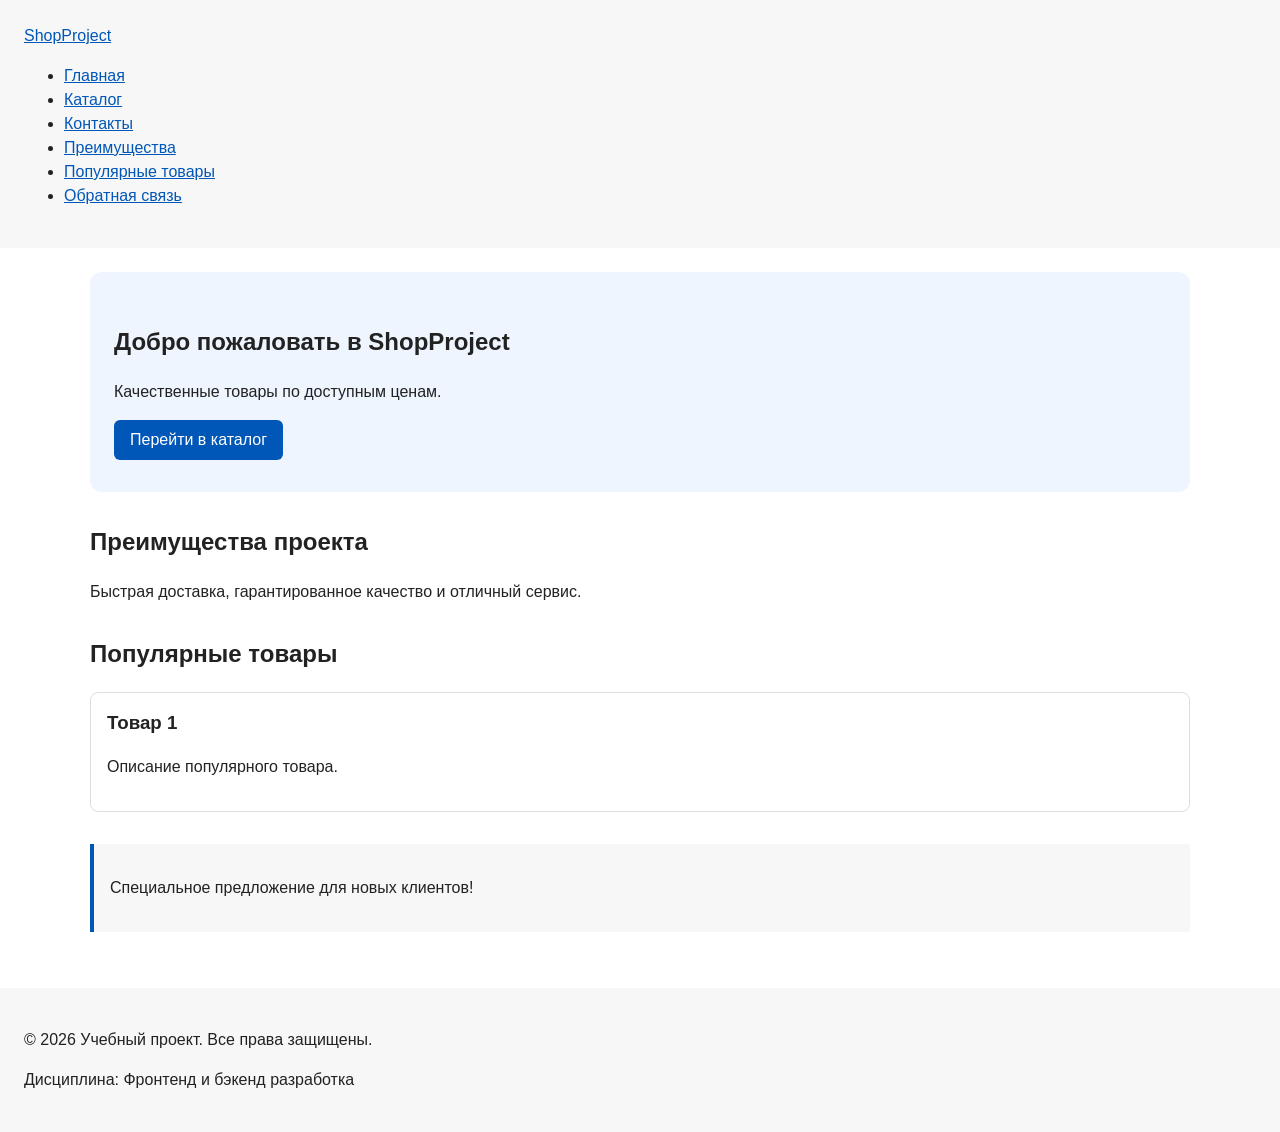
==== index.html @ 083e245b "feat: add multi-page structure navigation and anchors" ====
<!DOCTYPE html>
<html lang="ru">
<head>
  <meta charset="UTF-8">
  <meta name="viewport" content="width=device-width, initial-scale=1.0">
  <meta name="description" content="Главная страница учебного интернет-магазина.">
  <title>Главная — Учебный интернет-магазин</title>
  <link rel="stylesheet" href="css/style.css">
</head>
<body>
  <header>
    <div class="site-header">
      <a class="site-logo" href="index.html">ShopProject</a>
      <nav class="site-nav" aria-label="Основная навигация">
        <ul class="site-nav__list">
          <li><a href="index.html">Главная</a></li>
          <li><a href="catalog.html">Каталог</a></li>
          <li><a href="contacts.html">Контакты</a></li>
          <li><a href="index.html#advantages">Преимущества</a></li>
          <li><a href="index.html#popular">Популярные товары</a></li>
          <li><a href="index.html#contacts">Обратная связь</a></li>
        </ul>
      </nav>
    </div>
  </header>

  <main>
    <section class="hero">
      <h1>Добро пожаловать в ShopProject</h1>
      <p>Качественные товары по доступным ценам.</p>
      <a class="button" href="catalog.html">Перейти в каталог</a>
    </section>

    <section class="section" id="advantages">
      <h2>Преимущества проекта</h2>
      <p>Быстрая доставка, гарантированное качество и отличный сервис.</p>
    </section>

    <section class="section" id="popular">
      <h2>Популярные товары</h2>
      <article class="product-card">
        <h3>Товар 1</h3>
        <p>Описание популярного товара.</p>
      </article>
    </section>

    <aside class="aside-info">
      <p>Специальное предложение для новых клиентов!</p>
    </aside>
  </main>

  <footer id="contacts">
    <p>&copy; 2026 Учебный проект. Все права защищены.</p>
    <p>Дисциплина: Фронтенд и бэкенд разработка</p>
  </footer>
  <script src="js/main.js"></script>
</body>
</html>
---- css/style.css ----
/* ===============================
   1. Переменные проекта
   =============================== */
:root {
  /* Основные цвета проекта */
  --color-bg: #ffffff;
  --color-text: #222222;
  --color-muted: #666666;
  --color-primary: #0057b8;
  --color-primary-dark: #003f86;
  --color-border: #dddddd;
  --color-surface: #f7f7f7;
  --color-surface-accent: #eef5ff;
  --color-danger: #b00020;
  --color-success: #168a2f;
  --color-success-bg: #eefaf0;
  --color-white: #ffffff;

  /* Отступы */
  --space-xs: 4px;
  --space-sm: 8px;
  --space-md: 16px;
  --space-lg: 24px;
  --space-xl: 32px;

  /* Скругления */
  --radius-sm: 6px;
  --radius-md: 8px;
  --radius-lg: 12px;

  /* Размеры */
  --container-width: 1100px;
}

/* ===============================
   2. Базовые стили
   =============================== */
* {
  box-sizing: border-box;
}

body {
  margin: 0;
  font-family: Arial, sans-serif;
  line-height: 1.5;
  color: var(--color-text);
  background-color: var(--color-bg);
}

header,
main,
footer {
  padding: var(--space-lg);
}

header,
footer {
  background-color: var(--color-surface);
}

/* ===============================
   3. Общие элементы интерфейса
   =============================== */
a {
  color: var(--color-primary);
}

a:hover {
  color: var(--color-primary-dark);
}

a:focus-visible {
  outline: 2px solid var(--color-primary);
  outline-offset: 3px;
}

.button {
  display: inline-block;
  padding: var(--space-sm) var(--space-md);
  color: var(--color-white);
  background-color: var(--color-primary);
  text-decoration: none;
  border: none;
  border-radius: var(--radius-sm);
  cursor: pointer;
}

.button:hover {
  background-color: var(--color-primary-dark);
}

.button:focus-visible {
  outline: 2px solid var(--color-primary);
  outline-offset: 3px;
}

.button:disabled {
  opacity: 0.6;
  cursor: not-allowed;
}

/* ===============================
   4. Компоненты страницы
   =============================== */
.hero {
  max-width: var(--container-width);
  margin: 0 auto var(--space-xl);
  padding: var(--space-xl) var(--space-lg);
  background-color: var(--color-surface-accent);
  border-radius: var(--radius-lg);
}

.section {
  max-width: var(--container-width);
  margin: 0 auto var(--space-xl);
}

.section h2 {
  margin-top: 0;
}

.product-card {
  margin-bottom: var(--space-md);
  padding: var(--space-md);
  border: 1px solid var(--color-border);
  border-radius: var(--radius-md);
  background-color: var(--color-bg);
}

.product-card:hover {
  border-color: var(--color-primary);
}

.product-card h3 {
  margin-top: 0;
}

.aside-info {
  max-width: var(--container-width);
  margin: 0 auto var(--space-xl);
  padding: var(--space-md);
  border-left: 4px solid var(--color-primary);
  background-color: var(--color-surface);
}

/* ===============================
   5. Форма и модальное окно
   =============================== */
.order-dialog {
  width: min(100% - 32px, 560px);
  padding: var(--space-lg);
  border: none;
  border-radius: var(--radius-lg);
}

.order-dialog::backdrop {
  background-color: rgba(0, 0, 0, 0.5);
}

.form-field {
  margin-bottom: var(--space-md);
}

.form-field label {
  display: block;
  margin-bottom: var(--space-xs);
}

.form-field input,
.form-field select,
.form-field textarea {
  width: 100%;
  padding: 10px 12px;
  border: 1px solid var(--color-border);
  border-radius: var(--radius-sm);
  font: inherit;
}

.form-field input[type="checkbox"] {
  width: auto;
}

.form-field small {
  display: block;
  margin-top: var(--space-xs);
  color: var(--color-muted);
}

.form-field input:hover,
.form-field select:hover,
.form-field textarea:hover {
  border-color: var(--color-primary);
}

.form-field input:focus-visible,
.form-field select:focus-visible,
.form-field textarea:focus-visible,
.form-actions button:focus-visible {
  outline: 2px solid var(--color-primary);
  outline-offset: 3px;
}

[aria-invalid="true"] {
  border-color: var(--color-danger);
}

.success-message {
  max-width: var(--container-width);
  margin: var(--space-lg) auto;
  padding: var(--space-md);
  border-left: 4px solid var(--color-success);
  background-color: var(--color-success-bg);
}   
/* ===============================
   6. Навигация, якоря и хлебные крошки
   =============================== */
html {
  scroll-behavior: smooth;
}

:target {
  outline: 2px dashed var(--color-primary);
  outline-offset: 4px;
}

.breadcrumbs {
  max-width: var(--container-width);
  margin: 0 auto var(--space-md);
  font-size: 14px;
  color: var(--color-muted);
}

.breadcrumbs a {
  color: var(--color-primary);
}

.breadcrumbs span::before {
  content: " / ";
  color: var(--color-muted);
}
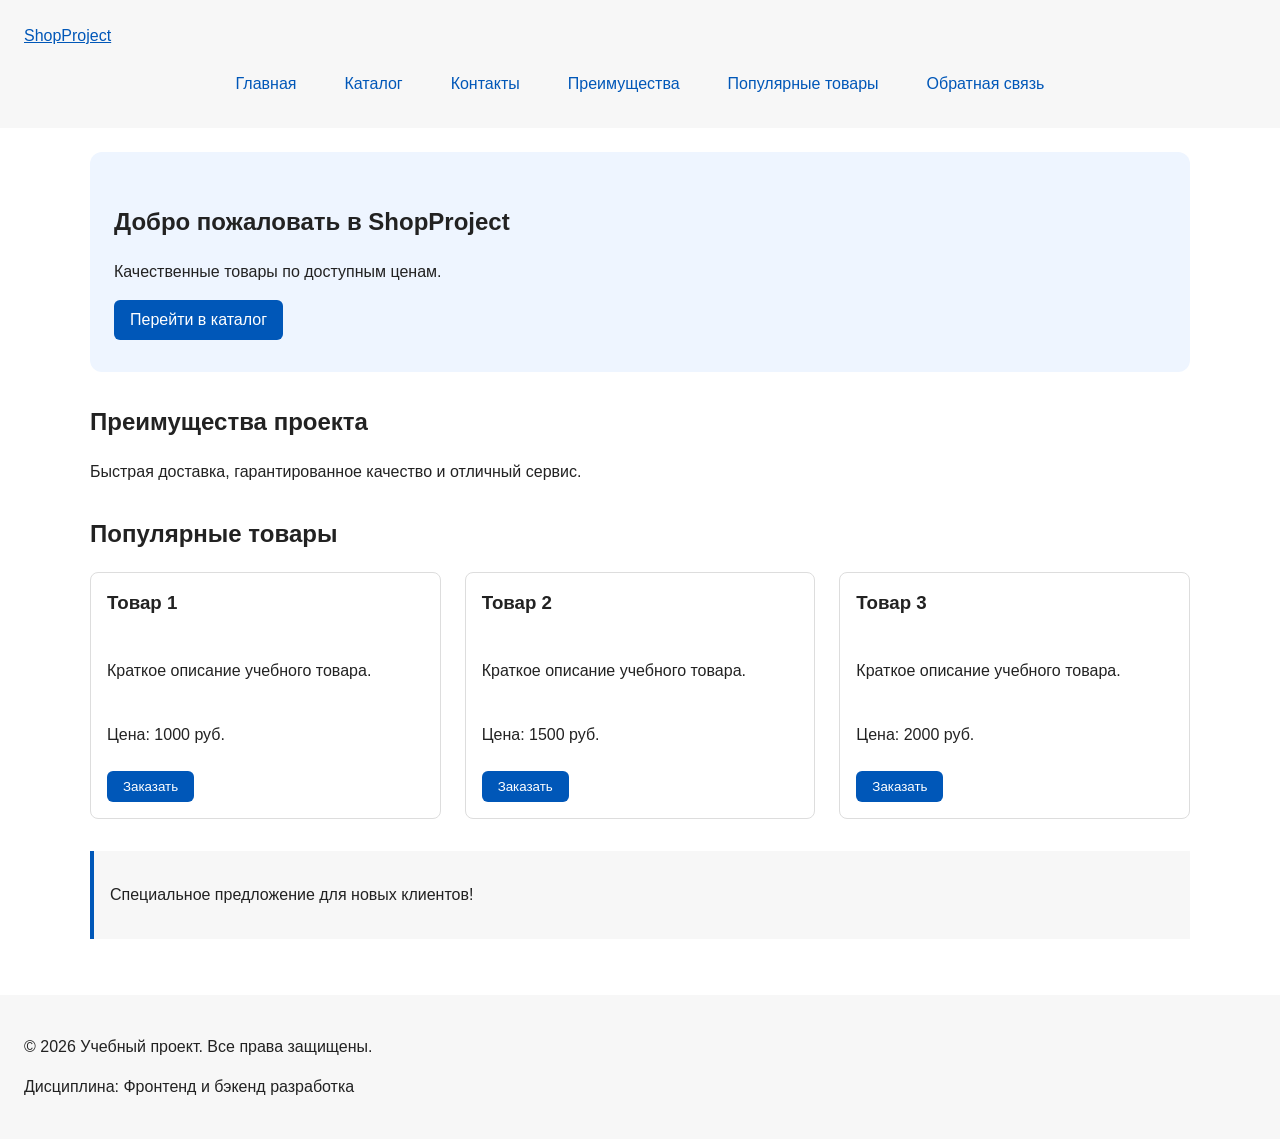
==== commit bdfe9039: "feat: add flex navigation and grid catalog layout" ====
--- a/index.html
+++ b/index.html
@@ -37,11 +37,33 @@
     </section>
 
     <section class="section" id="popular">
-      <h2>Популярные товары</h2>
-      <article class="product-card">
-        <h3>Товар 1</h3>
-        <p>Описание популярного товара.</p>
-      </article>
+    <h2>Популярные товары</h2>
+      <div class="products-grid">
+        <article class="product-card">
+          <h3>Товар 1</h3>
+          <p>Краткое описание учебного товара.</p>
+          <p>Цена: 1000 руб.</p>
+          <button class="button product-card__button" type="button" data-product="Товар 1">
+            Заказать
+          </button>
+        </article>
+        <article class="product-card">
+          <h3>Товар 2</h3>
+          <p>Краткое описание учебного товара.</p>
+          <p>Цена: 1500 руб.</p>
+          <button class="button product-card__button" type="button" data-product="Товар 2">
+            Заказать
+          </button>
+        </article>
+        <article class="product-card">
+          <h3>Товар 3</h3>
+          <p>Краткое описание учебного товара.</p>
+          <p>Цена: 2000 руб.</p>
+          <button class="button product-card__button" type="button" data-product="Товар 3">
+            Заказать
+          </button>
+        </article>
+      </div>
     </section>
 
     <aside class="aside-info">
--- a/css/style.css
+++ b/css/style.css
@@ -237,4 +237,109 @@
 .breadcrumbs span::before {
   content: " / ";
   color: var(--color-muted);
+}
+
+/* ===============================
+   7. Flexbox Navigation
+   =============================== */
+.site-nav__list {
+  display: flex;
+  flex-wrap: wrap;
+  justify-content: center;
+  align-items: center;
+  gap: var(--space-md);
+  padding: 0;
+  margin: var(--space-md) 0 0;
+  list-style: none;
+}
+
+.site-nav__list a {
+  display: inline-block;
+  padding: var(--space-sm) var(--space-md);
+  color: var(--color-primary);
+  text-decoration: none;
+  border-radius: var(--radius-sm);
+}
+
+.site-nav__list a:hover {
+  color: var(--color-white);
+  background-color: var(--color-primary);
+}
+
+/* ===============================
+   8. Grid Products & Cards
+   =============================== */
+.products-grid {
+  display: grid;
+  grid-template-columns: repeat(3, 1fr);
+  gap: var(--space-lg);
+}
+
+.product-card {
+  display: flex;
+  flex-direction: column;
+  gap: var(--space-sm);
+  margin-bottom: 0;
+  padding: var(--space-md);
+  border: 1px solid var(--color-border);
+  border-radius: var(--radius-md);
+  background-color: var(--color-bg);
+}
+
+.product-card .button {
+  margin-top: auto;
+  align-self: flex-start;
+}
+
+/* ===============================
+   9. Catalog Grid Layout & Filters
+   =============================== */
+.catalog-layout {
+  max-width: var(--container-width);
+  margin: 0 auto var(--space-xl);
+  display: grid;
+  grid-template-columns: 260px 1fr;
+  grid-template-areas: "filters products";
+  gap: var(--space-lg);
+}
+
+.catalog-filters {
+  grid-area: filters;
+  padding: var(--space-md);
+  border: 1px solid var(--color-border);
+  border-radius: var(--radius-md);
+  background-color: var(--color-surface);
+}
+
+.catalog-products {
+  grid-area: products;
+}
+
+.filters-form {
+  display: grid;
+  gap: var(--space-md);
+}
+
+.filters-form fieldset {
+  margin: 0;
+  padding: var(--space-md);
+  border: 1px solid var(--color-border);
+  border-radius: var(--radius-sm);
+}
+
+.filters-form legend {
+  font-weight: 700;
+}
+
+.filters-form label {
+  display: block;
+  margin-bottom: var(--space-sm);
+}
+
+.filters-form input[type="number"] {
+  width: 100%;
+  padding: 8px 10px;
+  border: 1px solid var(--color-border);
+  border-radius: var(--radius-sm);
+  font: inherit;
 }
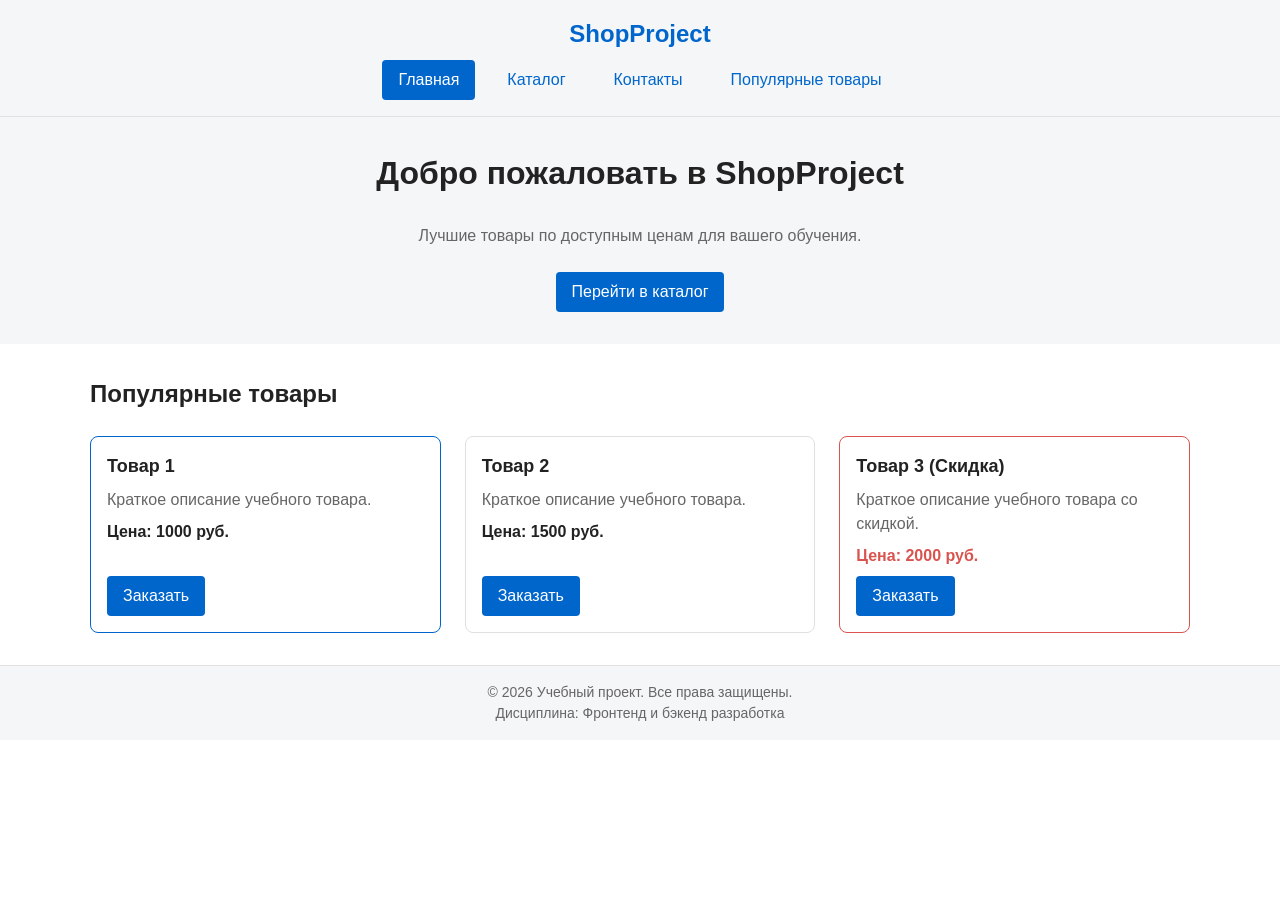
==== commit 1646a06f: "refactor: apply BEM naming to CSS classes" ====
--- a/index.html
+++ b/index.html
@@ -3,78 +3,111 @@
 <head>
   <meta charset="UTF-8">
   <meta name="viewport" content="width=device-width, initial-scale=1.0">
-  <meta name="description" content="Главная страница учебного интернет-магазина.">
-  <title>Главная — Учебный интернет-магазин</title>
+  <meta name="description" content="Учебный интернет-магазин на HTML и CSS.">
+  <title>Учебный интернет-магазин — Главная</title>
   <link rel="stylesheet" href="css/style.css">
 </head>
 <body>
-  <header>
-    <div class="site-header">
-      <a class="site-logo" href="index.html">ShopProject</a>
+  <!-- Шапка сайта -->
+  <header class="site-header">
+    <div class="site-header__inner">
+      <a class="site-header__logo" href="index.html">ShopProject</a>
       <nav class="site-nav" aria-label="Основная навигация">
         <ul class="site-nav__list">
-          <li><a href="index.html">Главная</a></li>
-          <li><a href="catalog.html">Каталог</a></li>
-          <li><a href="contacts.html">Контакты</a></li>
-          <li><a href="index.html#advantages">Преимущества</a></li>
-          <li><a href="index.html#popular">Популярные товары</a></li>
-          <li><a href="index.html#contacts">Обратная связь</a></li>
+          <li class="site-nav__item">
+            <a class="site-nav__link site-nav__link--active" href="index.html">Главная</a>
+          </li>
+          <li class="site-nav__item">
+            <a class="site-nav__link" href="catalog.html">Каталог</a>
+          </li>
+          <li class="site-nav__item">
+            <a class="site-nav__link" href="contacts.html">Контакты</a>
+          </li>
+          <li class="site-nav__item">
+            <a class="site-nav__link" href="index.html#popular">Популярные товары</a>
+          </li>
         </ul>
       </nav>
     </div>
   </header>
 
   <main>
+    <!-- Главный баннер -->
     <section class="hero">
-      <h1>Добро пожаловать в ShopProject</h1>
-      <p>Качественные товары по доступным ценам.</p>
-      <a class="button" href="catalog.html">Перейти в каталог</a>
-    </section>
-
-    <section class="section" id="advantages">
-      <h2>Преимущества проекта</h2>
-      <p>Быстрая доставка, гарантированное качество и отличный сервис.</p>
-    </section>
-
-    <section class="section" id="popular">
-    <h2>Популярные товары</h2>
-      <div class="products-grid">
-        <article class="product-card">
-          <h3>Товар 1</h3>
-          <p>Краткое описание учебного товара.</p>
-          <p>Цена: 1000 руб.</p>
-          <button class="button product-card__button" type="button" data-product="Товар 1">
-            Заказать
-          </button>
-        </article>
-        <article class="product-card">
-          <h3>Товар 2</h3>
-          <p>Краткое описание учебного товара.</p>
-          <p>Цена: 1500 руб.</p>
-          <button class="button product-card__button" type="button" data-product="Товар 2">
-            Заказать
-          </button>
-        </article>
-        <article class="product-card">
-          <h3>Товар 3</h3>
-          <p>Краткое описание учебного товара.</p>
-          <p>Цена: 2000 руб.</p>
-          <button class="button product-card__button" type="button" data-product="Товар 3">
-            Заказать
-          </button>
-        </article>
+      <div class="hero__inner">
+        <h1 class="hero__title">Добро пожаловать в ShopProject</h1>
+        <p class="hero__subtitle">Лучшие товары по доступным ценам для вашего обучения.</p>
+        <a class="button button--primary" href="catalog.html">Перейти в каталог</a>
       </div>
     </section>
 
-    <aside class="aside-info">
-      <p>Специальное предложение для новых клиентов!</p>
-    </aside>
+    <!-- Популярные товары -->
+    <section class="section" id="popular">
+      <div class="section__inner">
+        <h2 class="section__title">Популярные товары</h2>
+        <div class="products-grid">
+          <article class="product-card product-card--featured">
+            <h3 class="product-card__title">Товар 1</h3>
+            <p class="product-card__description">Краткое описание учебного товара.</p>
+            <p class="product-card__price">Цена: 1000 руб.</p>
+            <button class="button button--primary product-card__button" type="button" data-product="Товар 1">
+              Заказать
+            </button>
+          </article>
+
+          <article class="product-card">
+            <h3 class="product-card__title">Товар 2</h3>
+            <p class="product-card__description">Краткое описание учебного товара.</p>
+            <p class="product-card__price">Цена: 1500 руб.</p>
+            <button class="button button--primary product-card__button" type="button" data-product="Товар 2">
+              Заказать
+            </button>
+          </article>
+
+          <article class="product-card product-card--discount">
+            <h3 class="product-card__title">Товар 3 (Скидка)</h3>
+            <p class="product-card__description">Краткое описание учебного товара со скидкой.</p>
+            <p class="product-card__price">Цена: 2000 руб.</p>
+            <button class="button button--primary product-card__button" type="button" data-product="Товар 3">
+              Заказать
+            </button>
+          </article>
+        </div>
+      </div>
+    </section>
   </main>
 
-  <footer id="contacts">
-    <p>&copy; 2026 Учебный проект. Все права защищены.</p>
-    <p>Дисциплина: Фронтенд и бэкенд разработка</p>
+  <!-- Модальное окно заявки -->
+  <dialog class="order-dialog" id="order-dialog" aria-labelledby="order-dialog-title">
+    <h2 class="order-dialog__title" id="order-dialog-title">Оформление заявки</h2>
+    <form class="order-form" id="order-form" action="#" method="post" novalidate>
+      <input type="hidden" id="order-product" name="product" value="">
+      
+      <div class="order-form__field">
+        <label class="order-form__label" for="order-name">Ваше имя</label>
+        <input class="order-form__input" id="order-name" name="name" type="text" required>
+      </div>
+
+      <div class="order-form__field">
+        <label class="order-form__label" for="order-email">E-mail</label>
+        <input class="order-form__input" id="order-email" name="email" type="email" required>
+      </div>
+
+      <div class="order-form__actions">
+        <button class="button button--secondary" type="button" id="close-order-dialog">Закрыть</button>
+        <button class="button button--primary" type="submit">Отправить заявку</button>
+      </div>
+    </form>
+  </dialog>
+
+  <!-- Подвал сайта -->
+  <footer class="site-footer">
+    <div class="site-footer__inner">
+      <p class="site-footer__text">&copy; 2026 Учебный проект. Все права защищены.</p>
+      <p class="site-footer__text">Дисциплина: Фронтенд и бэкенд разработка</p>
+    </div>
   </footer>
+
   <script src="js/main.js"></script>
 </body>
 </html>
--- a/css/style.css
+++ b/css/style.css
@@ -1,247 +1,78 @@
-/* ===============================
-   1. Переменные проекта
-   =============================== */
+/* ==========================================
+   1. Design Tokens & Root Variables
+   ========================================== */
 :root {
-  /* Основные цвета проекта */
-  --color-bg: #ffffff;
+  --color-primary: #0066cc;
+  --color-primary-dark: #004b99;
+  --color-danger: #d9534f;
   --color-text: #222222;
   --color-muted: #666666;
-  --color-primary: #0057b8;
-  --color-primary-dark: #003f86;
-  --color-border: #dddddd;
-  --color-surface: #f7f7f7;
-  --color-surface-accent: #eef5ff;
-  --color-danger: #b00020;
-  --color-success: #168a2f;
-  --color-success-bg: #eefaf0;
+  --color-bg: #ffffff;
+  --color-surface: #f4f6f8;
+  --color-border: #e0e0e0;
   --color-white: #ffffff;
 
-  /* Отступы */
   --space-xs: 4px;
   --space-sm: 8px;
   --space-md: 16px;
   --space-lg: 24px;
   --space-xl: 32px;
 
-  /* Скругления */
-  --radius-sm: 6px;
+  --radius-sm: 4px;
   --radius-md: 8px;
   --radius-lg: 12px;
 
-  /* Размеры */
   --container-width: 1100px;
 }
 
-/* ===============================
-   2. Базовые стили
-   =============================== */
-* {
+/* ==========================================
+   2. Base Styles
+   ========================================== */
+*,
+*::before,
+*::after {
   box-sizing: border-box;
 }
 
 body {
   margin: 0;
-  font-family: Arial, sans-serif;
-  line-height: 1.5;
+  font-family: -apple-system, BlinkMacSystemFont, "Segoe UI", Roboto, Arial, sans-serif;
   color: var(--color-text);
   background-color: var(--color-bg);
-}
-
-header,
-main,
-footer {
-  padding: var(--space-lg);
-}
-
-header,
-footer {
-  background-color: var(--color-surface);
-}
-
-/* ===============================
-   3. Общие элементы интерфейса
-   =============================== */
-a {
-  color: var(--color-primary);
-}
-
-a:hover {
-  color: var(--color-primary-dark);
-}
-
-a:focus-visible {
-  outline: 2px solid var(--color-primary);
-  outline-offset: 3px;
-}
-
-.button {
-  display: inline-block;
-  padding: var(--space-sm) var(--space-md);
-  color: var(--color-white);
-  background-color: var(--color-primary);
-  text-decoration: none;
-  border: none;
-  border-radius: var(--radius-sm);
-  cursor: pointer;
-}
-
-.button:hover {
-  background-color: var(--color-primary-dark);
-}
-
-.button:focus-visible {
-  outline: 2px solid var(--color-primary);
-  outline-offset: 3px;
-}
-
-.button:disabled {
-  opacity: 0.6;
-  cursor: not-allowed;
-}
-
-/* ===============================
-   4. Компоненты страницы
-   =============================== */
-.hero {
-  max-width: var(--container-width);
-  margin: 0 auto var(--space-xl);
-  padding: var(--space-xl) var(--space-lg);
-  background-color: var(--color-surface-accent);
-  border-radius: var(--radius-lg);
-}
-
-.section {
-  max-width: var(--container-width);
-  margin: 0 auto var(--space-xl);
-}
-
-.section h2 {
-  margin-top: 0;
-}
-
-.product-card {
-  margin-bottom: var(--space-md);
-  padding: var(--space-md);
-  border: 1px solid var(--color-border);
-  border-radius: var(--radius-md);
-  background-color: var(--color-bg);
-}
-
-.product-card:hover {
-  border-color: var(--color-primary);
-}
-
-.product-card h3 {
-  margin-top: 0;
-}
-
-.aside-info {
-  max-width: var(--container-width);
-  margin: 0 auto var(--space-xl);
-  padding: var(--space-md);
-  border-left: 4px solid var(--color-primary);
-  background-color: var(--color-surface);
-}
-
-/* ===============================
-   5. Форма и модальное окно
-   =============================== */
-.order-dialog {
-  width: min(100% - 32px, 560px);
-  padding: var(--space-lg);
-  border: none;
-  border-radius: var(--radius-lg);
-}
-
-.order-dialog::backdrop {
-  background-color: rgba(0, 0, 0, 0.5);
-}
-
-.form-field {
-  margin-bottom: var(--space-md);
-}
-
-.form-field label {
-  display: block;
-  margin-bottom: var(--space-xs);
-}
-
-.form-field input,
-.form-field select,
-.form-field textarea {
-  width: 100%;
-  padding: 10px 12px;
-  border: 1px solid var(--color-border);
-  border-radius: var(--radius-sm);
-  font: inherit;
-}
-
-.form-field input[type="checkbox"] {
-  width: auto;
-}
-
-.form-field small {
-  display: block;
-  margin-top: var(--space-xs);
-  color: var(--color-muted);
-}
-
-.form-field input:hover,
-.form-field select:hover,
-.form-field textarea:hover {
-  border-color: var(--color-primary);
-}
-
-.form-field input:focus-visible,
-.form-field select:focus-visible,
-.form-field textarea:focus-visible,
-.form-actions button:focus-visible {
-  outline: 2px solid var(--color-primary);
-  outline-offset: 3px;
-}
-
-[aria-invalid="true"] {
-  border-color: var(--color-danger);
-}
-
-.success-message {
-  max-width: var(--container-width);
-  margin: var(--space-lg) auto;
-  padding: var(--space-md);
-  border-left: 4px solid var(--color-success);
-  background-color: var(--color-success-bg);
-}   
-/* ===============================
-   6. Навигация, якоря и хлебные крошки
-   =============================== */
+  line-height: 1.5;
+}
+
 html {
   scroll-behavior: smooth;
 }
 
-:target {
-  outline: 2px dashed var(--color-primary);
-  outline-offset: 4px;
-}
-
-.breadcrumbs {
+/* ==========================================
+   3. Block: site-header
+   ========================================== */
+.site-header {
+  background-color: var(--color-surface);
+  border-bottom: 1px solid var(--color-border);
+}
+
+.site-header__inner {
   max-width: var(--container-width);
-  margin: 0 auto var(--space-md);
-  font-size: 14px;
-  color: var(--color-muted);
-}
-
-.breadcrumbs a {
+  margin: 0 auto;
+  padding: var(--space-md);
+  display: flex;
+  flex-direction: column;
+  align-items: center;
+}
+
+.site-header__logo {
+  font-size: 24px;
+  font-weight: 700;
   color: var(--color-primary);
-}
-
-.breadcrumbs span::before {
-  content: " / ";
-  color: var(--color-muted);
-}
-
-/* ===============================
-   7. Flexbox Navigation
-   =============================== */
+  text-decoration: none;
+}
+
+/* ==========================================
+   4. Block: site-nav
+   ========================================== */
 .site-nav__list {
   display: flex;
   flex-wrap: wrap;
@@ -249,26 +80,100 @@
   align-items: center;
   gap: var(--space-md);
   padding: 0;
-  margin: var(--space-md) 0 0;
+  margin: var(--space-sm) 0 0;
   list-style: none;
 }
 
-.site-nav__list a {
+.site-nav__link {
   display: inline-block;
   padding: var(--space-sm) var(--space-md);
   color: var(--color-primary);
   text-decoration: none;
   border-radius: var(--radius-sm);
-}
-
-.site-nav__list a:hover {
+  transition: background-color 0.2s, color 0.2s;
+}
+
+.site-nav__link:hover {
   color: var(--color-white);
   background-color: var(--color-primary);
 }
 
-/* ===============================
-   8. Grid Products & Cards
-   =============================== */
+.site-nav__link:focus-visible {
+  outline: 2px solid var(--color-primary);
+  outline-offset: 3px;
+}
+
+.site-nav__link--active {
+  color: var(--color-white);
+  background-color: var(--color-primary);
+}
+
+/* ==========================================
+   5. Block: breadcrumbs
+   ========================================== */
+.breadcrumbs {
+  max-width: var(--container-width);
+  margin: var(--space-md) auto;
+  padding: 0 var(--space-md);
+  font-size: 14px;
+  color: var(--color-muted);
+}
+
+.breadcrumbs__link {
+  color: var(--color-primary);
+  text-decoration: none;
+}
+
+.breadcrumbs__link:hover {
+  text-decoration: underline;
+}
+
+.breadcrumbs__current::before {
+  content: " / ";
+  color: var(--color-muted);
+}
+
+/* ==========================================
+   6. Block: hero & section
+   ========================================== */
+.hero {
+  background-color: var(--color-surface);
+  padding: var(--space-xl) var(--space-md);
+  text-align: center;
+}
+
+.hero__inner {
+  max-width: 600px;
+  margin: 0 auto;
+}
+
+.hero__title {
+  margin-top: 0;
+  font-size: 32px;
+}
+
+.hero__subtitle {
+  color: var(--color-muted);
+  margin-bottom: var(--space-lg);
+}
+
+.section {
+  padding: var(--space-xl) var(--space-md);
+}
+
+.section__inner {
+  max-width: var(--container-width);
+  margin: 0 auto;
+}
+
+.section__title {
+  margin-top: 0;
+  margin-bottom: var(--space-lg);
+}
+
+/* ==========================================
+   7. Block: products-grid & product-card
+   ========================================== */
 .products-grid {
   display: grid;
   grid-template-columns: repeat(3, 1fr);
@@ -279,24 +184,57 @@
   display: flex;
   flex-direction: column;
   gap: var(--space-sm);
-  margin-bottom: 0;
   padding: var(--space-md);
   border: 1px solid var(--color-border);
   border-radius: var(--radius-md);
   background-color: var(--color-bg);
-}
-
-.product-card .button {
+  transition: border-color 0.2s;
+}
+
+.product-card:hover {
+  border-color: var(--color-primary);
+}
+
+.product-card--featured {
+  border-color: var(--color-primary);
+}
+
+.product-card--discount {
+  border-color: var(--color-danger);
+}
+
+.product-card__title {
+  margin: 0;
+  font-size: 18px;
+  color: var(--color-text);
+}
+
+.product-card__description {
+  margin: 0;
+  color: var(--color-muted);
+}
+
+.product-card__price {
+  margin: 0;
+  font-weight: 700;
+}
+
+.product-card--discount .product-card__price {
+  color: var(--color-danger);
+}
+
+.product-card__button {
   margin-top: auto;
   align-self: flex-start;
 }
 
-/* ===============================
-   9. Catalog Grid Layout & Filters
-   =============================== */
+/* ==========================================
+   8. Block: catalog-layout & catalog-filters
+   ========================================== */
 .catalog-layout {
   max-width: var(--container-width);
   margin: 0 auto var(--space-xl);
+  padding: 0 var(--space-md);
   display: grid;
   grid-template-columns: 260px 1fr;
   grid-template-areas: "filters products";
@@ -320,26 +258,128 @@
   gap: var(--space-md);
 }
 
-.filters-form fieldset {
-  margin: 0;
-  padding: var(--space-md);
-  border: 1px solid var(--color-border);
-  border-radius: var(--radius-sm);
-}
-
-.filters-form legend {
+.filters-form__group {
+  margin: 0;
+  padding: var(--space-md);
+  border: 1px solid var(--color-border);
+  border-radius: var(--radius-sm);
+}
+
+.filters-form__legend {
   font-weight: 700;
 }
 
-.filters-form label {
+.filters-form__label {
   display: block;
-  margin-bottom: var(--space-sm);
-}
-
-.filters-form input[type="number"] {
+  margin-bottom: var(--space-xs);
+}
+
+.filters-form__input {
   width: 100%;
   padding: 8px 10px;
   border: 1px solid var(--color-border);
   border-radius: var(--radius-sm);
   font: inherit;
+}
+
+/* ==========================================
+   9. Block: button
+   ========================================== */
+.button {
+  display: inline-block;
+  padding: var(--space-sm) var(--space-md);
+  border: none;
+  border-radius: var(--radius-sm);
+  font: inherit;
+  text-decoration: none;
+  cursor: pointer;
+  transition: background-color 0.2s, color 0.2s;
+}
+
+.button--primary {
+  color: var(--color-white);
+  background-color: var(--color-primary);
+}
+
+.button--primary:hover {
+  background-color: var(--color-primary-dark);
+}
+
+.button--secondary {
+  color: var(--color-primary);
+  background-color: transparent;
+  border: 1px solid var(--color-primary);
+}
+
+.button--secondary:hover {
+  color: var(--color-white);
+  background-color: var(--color-primary);
+}
+
+.button:focus-visible {
+  outline: 2px solid var(--color-primary);
+  outline-offset: 3px;
+}
+
+/* ==========================================
+   10. Block: order-dialog & order-form
+   ========================================== */
+.order-dialog {
+  width: min(100% - 32px, 560px);
+  padding: var(--space-lg);
+  border: none;
+  border-radius: var(--radius-lg);
+  box-shadow: 0 10px 25px rgba(0, 0, 0, 0.2);
+}
+
+.order-dialog::backdrop {
+  background-color: rgba(0, 0, 0, 0.5);
+}
+
+.order-dialog__title {
+  margin-top: 0;
+}
+
+.order-form__field {
+  margin-bottom: var(--space-md);
+}
+
+.order-form__label {
+  display: block;
+  margin-bottom: var(--space-xs);
+}
+
+.order-form__input {
+  width: 100%;
+  padding: 10px 12px;
+  border: 1px solid var(--color-border);
+  border-radius: var(--radius-sm);
+  font: inherit;
+}
+
+.order-form__input:focus-visible {
+  outline: 2px solid var(--color-primary);
+  outline-offset: 2px;
+}
+
+.order-form__actions {
+  display: flex;
+  gap: var(--space-md);
+  margin-top: var(--space-lg);
+}
+
+/* ==========================================
+   11. Block: site-footer
+   ========================================== */
+.site-footer {
+  background-color: var(--color-surface);
+  border-top: 1px solid var(--color-border);
+  padding: var(--space-md);
+  text-align: center;
+}
+
+.site-footer__text {
+  margin: 0;
+  color: var(--color-muted);
+  font-size: 14px;
 }
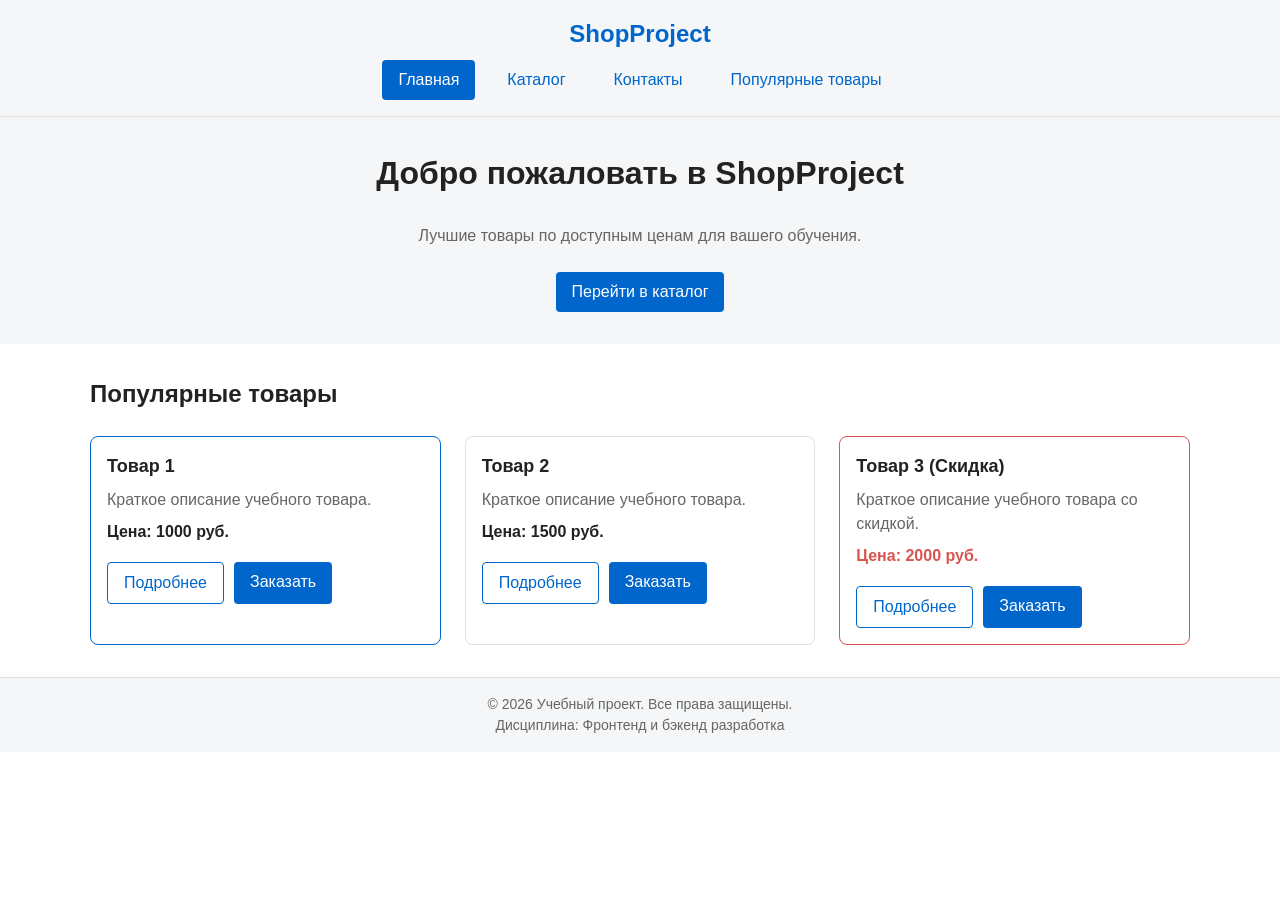
==== commit 75f82693: "feat: add product and order pages, update navigation links for KR1" ====
--- a/index.html
+++ b/index.html
@@ -46,38 +46,44 @@
       <div class="section__inner">
         <h2 class="section__title">Популярные товары</h2>
         <div class="products-grid">
+          
+          <!-- Карточка с переходами на детальную страницу товара и страницу заказа -->
           <article class="product-card product-card--featured">
             <h3 class="product-card__title">Товар 1</h3>
             <p class="product-card__description">Краткое описание учебного товара.</p>
             <p class="product-card__price">Цена: 1000 руб.</p>
-            <button class="button button--primary product-card__button" type="button" data-product="Товар 1">
-              Заказать
-            </button>
+            <div class="product-card__actions" style="display: flex; gap: 10px; margin-top: 10px;">
+              <a class="button button--secondary" href="product.html">Подробнее</a>
+              <a class="button button--primary" href="order.html">Заказать</a>
+            </div>
           </article>
 
           <article class="product-card">
             <h3 class="product-card__title">Товар 2</h3>
             <p class="product-card__description">Краткое описание учебного товара.</p>
             <p class="product-card__price">Цена: 1500 руб.</p>
-            <button class="button button--primary product-card__button" type="button" data-product="Товар 2">
-              Заказать
-            </button>
+            <div class="product-card__actions" style="display: flex; gap: 10px; margin-top: 10px;">
+              <a class="button button--secondary" href="product.html">Подробнее</a>
+              <a class="button button--primary" href="order.html">Заказать</a>
+            </div>
           </article>
 
           <article class="product-card product-card--discount">
             <h3 class="product-card__title">Товар 3 (Скидка)</h3>
             <p class="product-card__description">Краткое описание учебного товара со скидкой.</p>
             <p class="product-card__price">Цена: 2000 руб.</p>
-            <button class="button button--primary product-card__button" type="button" data-product="Товар 3">
-              Заказать
-            </button>
+            <div class="product-card__actions" style="display: flex; gap: 10px; margin-top: 10px;">
+              <a class="button button--secondary" href="product.html">Подробнее</a>
+              <a class="button button--primary" href="order.html">Заказать</a>
+            </div>
           </article>
+
         </div>
       </div>
     </section>
   </main>
 
-  <!-- Модальное окно заявки -->
+  <!-- Модальное окно заявки (сохранено для JS-скрипта) -->
   <dialog class="order-dialog" id="order-dialog" aria-labelledby="order-dialog-title">
     <h2 class="order-dialog__title" id="order-dialog-title">Оформление заявки</h2>
     <form class="order-form" id="order-form" action="#" method="post" novalidate>
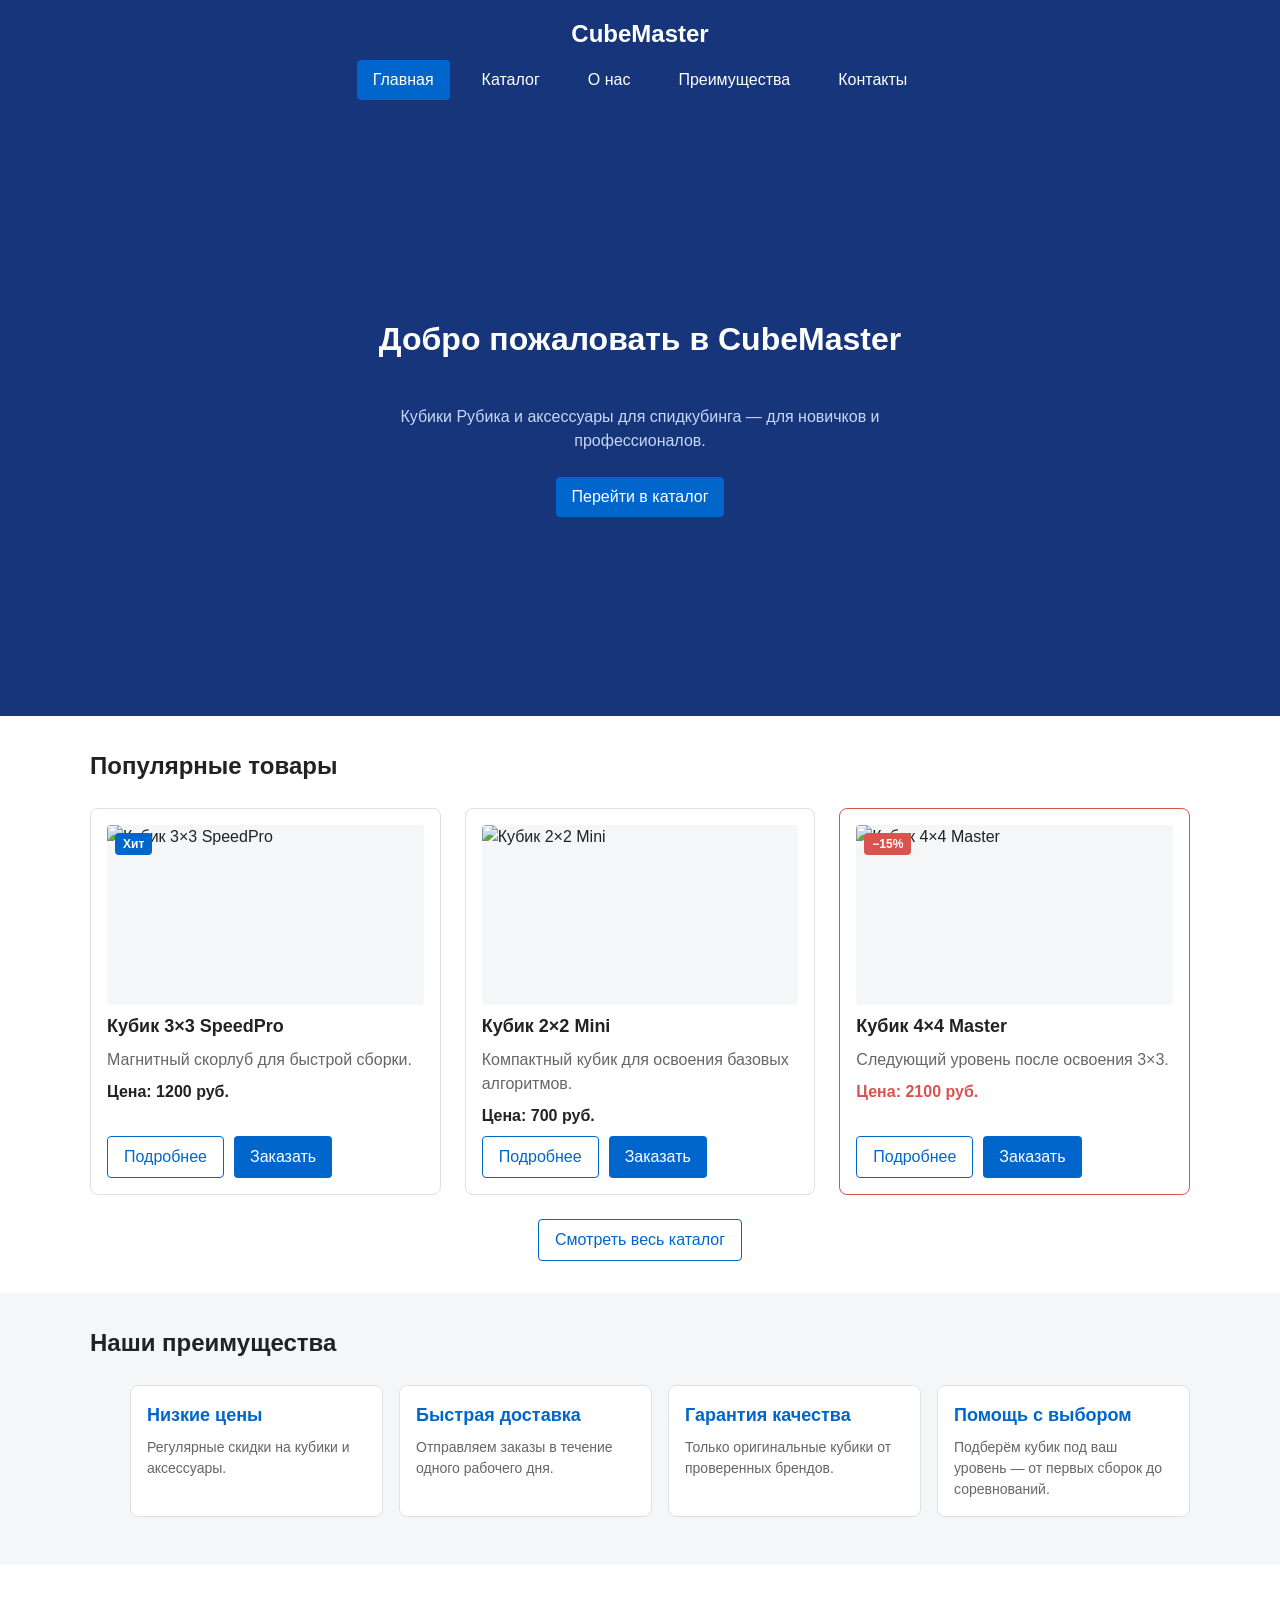
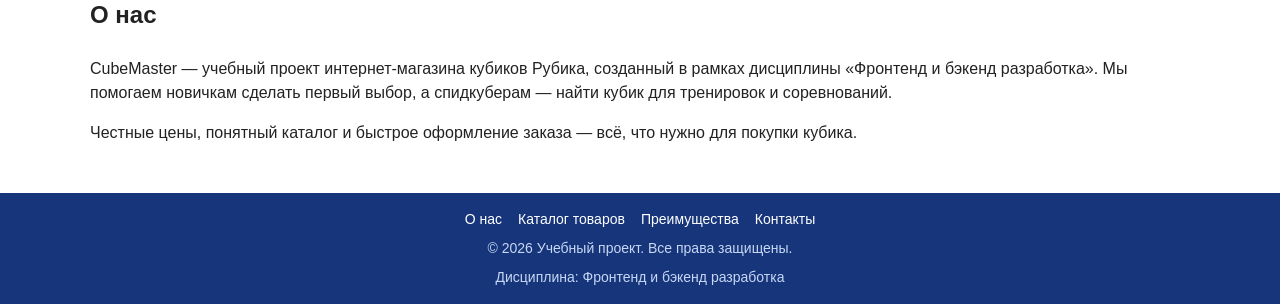
==== commit d9ace535: "feat: hero with background image, order modal on catalog, fix JS" ====
--- a/index.html
+++ b/index.html
@@ -3,15 +3,14 @@
 <head>
   <meta charset="UTF-8">
   <meta name="viewport" content="width=device-width, initial-scale=1.0">
-  <meta name="description" content="Учебный интернет-магазин на HTML и CSS.">
-  <title>Учебный интернет-магазин — Главная</title>
+  <meta name="description" content="Кубики Рубика, спидкубины и аксессуары. Учебный интернет-магазин на HTML и CSS.">
+  <title>CubeMaster — магазин кубиков Рубика</title>
   <link rel="stylesheet" href="css/style.css">
 </head>
 <body>
-  <!-- Шапка сайта -->
   <header class="site-header">
     <div class="site-header__inner">
-      <a class="site-header__logo" href="index.html">ShopProject</a>
+      <a class="site-header__logo" href="index.html">CubeMaster</a>
       <nav class="site-nav" aria-label="Основная навигация">
         <ul class="site-nav__list">
           <li class="site-nav__item">
@@ -21,10 +20,13 @@
             <a class="site-nav__link" href="catalog.html">Каталог</a>
           </li>
           <li class="site-nav__item">
-            <a class="site-nav__link" href="contacts.html">Контакты</a>
+            <a class="site-nav__link" href="index.html#about">О нас</a>
           </li>
           <li class="site-nav__item">
-            <a class="site-nav__link" href="index.html#popular">Популярные товары</a>
+            <a class="site-nav__link" href="index.html#advantages">Преимущества</a>
+          </li>
+          <li class="site-nav__item">
+            <a class="site-nav__link" href="contacts.html">Контакты</a>
           </li>
         </ul>
       </nav>
@@ -32,88 +34,159 @@
   </header>
 
   <main>
-    <!-- Главный баннер -->
     <section class="hero">
       <div class="hero__inner">
-        <h1 class="hero__title">Добро пожаловать в ShopProject</h1>
-        <p class="hero__subtitle">Лучшие товары по доступным ценам для вашего обучения.</p>
+        <h1 class="hero__title">Добро пожаловать в CubeMaster</h1>
+        <p class="hero__subtitle">Кубики Рубика и аксессуары для спидкубинга — для новичков и профессионалов.</p>
         <a class="button button--primary" href="catalog.html">Перейти в каталог</a>
       </div>
     </section>
 
-    <!-- Популярные товары -->
-    <section class="section" id="popular">
+    <section class="section" id="catalog">
       <div class="section__inner">
         <h2 class="section__title">Популярные товары</h2>
         <div class="products-grid">
-          
-          <!-- Карточка с переходами на детальную страницу товара и страницу заказа -->
-          <article class="product-card product-card--featured">
-            <h3 class="product-card__title">Товар 1</h3>
-            <p class="product-card__description">Краткое описание учебного товара.</p>
-            <p class="product-card__price">Цена: 1000 руб.</p>
-            <div class="product-card__actions" style="display: flex; gap: 10px; margin-top: 10px;">
-              <a class="button button--secondary" href="product.html">Подробнее</a>
-              <a class="button button--primary" href="order.html">Заказать</a>
+          <article class="product-card">
+            <div class="product-card__media">
+              <img class="product-card__img" src="https://igrrai.ru/image/catalog/Golovolomki/Kubik-Rubika%203x3/GAN%20356%20RS/IMG_0007.jpg" alt="Кубик 3×3 SpeedPro" width="400" height="300">
+              <span class="product-card__badge product-card__badge--hit">Хит</span>
+            </div>
+            <h3 class="product-card__title">Кубик 3×3 SpeedPro</h3>
+            <p class="product-card__description">Магнитный скорлуб для быстрой сборки.</p>
+            <p class="product-card__price">Цена: 1200 руб.</p>
+            <div class="product-card__actions">
+              <a class="button button--secondary" href="product.html?id=3x3">Подробнее</a>
+              <button class="button button--primary product-card__button" type="button" data-product="Кубик 3×3 SpeedPro">Заказать</button>
             </div>
           </article>
 
           <article class="product-card">
-            <h3 class="product-card__title">Товар 2</h3>
-            <p class="product-card__description">Краткое описание учебного товара.</p>
-            <p class="product-card__price">Цена: 1500 руб.</p>
-            <div class="product-card__actions" style="display: flex; gap: 10px; margin-top: 10px;">
-              <a class="button button--secondary" href="product.html">Подробнее</a>
-              <a class="button button--primary" href="order.html">Заказать</a>
+            <div class="product-card__media">
+              <img class="product-card__img" src="https://avatars.mds.yandex.net/get-mpic/5177817/img_id8714847814257320974.jpeg/orig" alt="Кубик 2×2 Mini" width="400" height="300">
+            </div>
+            <h3 class="product-card__title">Кубик 2×2 Mini</h3>
+            <p class="product-card__description">Компактный кубик для освоения базовых алгоритмов.</p>
+            <p class="product-card__price">Цена: 700 руб.</p>
+            <div class="product-card__actions">
+              <a class="button button--secondary" href="product.html?id=2x2">Подробнее</a>
+              <button class="button button--primary product-card__button" type="button" data-product="Кубик 2×2 Mini">Заказать</button>
             </div>
           </article>
 
           <article class="product-card product-card--discount">
-            <h3 class="product-card__title">Товар 3 (Скидка)</h3>
-            <p class="product-card__description">Краткое описание учебного товара со скидкой.</p>
-            <p class="product-card__price">Цена: 2000 руб.</p>
-            <div class="product-card__actions" style="display: flex; gap: 10px; margin-top: 10px;">
-              <a class="button button--secondary" href="product.html">Подробнее</a>
-              <a class="button button--primary" href="order.html">Заказать</a>
+            <div class="product-card__media">
+              <img class="product-card__img" src="https://avatars.mds.yandex.net/get-mpic/10229228/2a00000196cb249d3e2cf73827dd2a086e5d/orig" alt="Кубик 4×4 Master" width="400" height="300">
+              <span class="product-card__badge">−15%</span>
+            </div>
+            <h3 class="product-card__title">Кубик 4×4 Master</h3>
+            <p class="product-card__description">Следующий уровень после освоения 3×3.</p>
+            <p class="product-card__price">Цена: 2100 руб.</p>
+            <div class="product-card__actions">
+              <a class="button button--secondary" href="product.html?id=4x4">Подробнее</a>
+              <button class="button button--primary product-card__button" type="button" data-product="Кубик 4×4 Master">Заказать</button>
             </div>
           </article>
+        </div>
+        <p class="section__more">
+          <a class="button button--secondary" href="catalog.html">Смотреть весь каталог</a>
+        </p>
+      </div>
+    </section>
+    <section class="section section--alt" id="advantages">
+      <div class="section__inner">
+        <h2 class="section__title">Наши преимущества</h2>
+        <ul class="advantages">
+          <li class="advantages__item">
+            <h3 class="advantages__title">Низкие цены</h3>
+            <p class="advantages__text">Регулярные скидки на кубики и аксессуары.</p>
+          </li>
+          <li class="advantages__item">
+            <h3 class="advantages__title">Быстрая доставка</h3>
+            <p class="advantages__text">Отправляем заказы в течение одного рабочего дня.</p>
+          </li>
+          <li class="advantages__item">
+            <h3 class="advantages__title">Гарантия качества</h3>
+            <p class="advantages__text">Только оригинальные кубики от проверенных брендов.</p>
+          </li>
+          <li class="advantages__item">
+            <h3 class="advantages__title">Помощь с выбором</h3>
+            <p class="advantages__text">Подберём кубик под ваш уровень — от первых сборок до соревнований.</p>
+          </li>
+        </ul>
+      </div>
+    </section>
 
+    <section class="section" id="about">
+      <div class="section__inner">
+        <h2 class="section__title">О нас</h2>
+        <div class="about-text">
+          <p>
+            CubeMaster — учебный проект интернет-магазина кубиков Рубика,
+            созданный в рамках дисциплины «Фронтенд и бэкенд разработка».
+            Мы помогаем новичкам сделать первый выбор, а спидкуберам —
+            найти кубик для тренировок и соревнований.
+          </p>
+          <p>
+            Честные цены, понятный каталог и быстрое оформление заказа —
+            всё, что нужно для покупки кубика.
+          </p>
         </div>
       </div>
     </section>
   </main>
 
-  <!-- Модальное окно заявки (сохранено для JS-скрипта) -->
-  <dialog class="order-dialog" id="order-dialog" aria-labelledby="order-dialog-title">
-    <h2 class="order-dialog__title" id="order-dialog-title">Оформление заявки</h2>
-    <form class="order-form" id="order-form" action="#" method="post" novalidate>
-      <input type="hidden" id="order-product" name="product" value="">
-      
-      <div class="order-form__field">
-        <label class="order-form__label" for="order-name">Ваше имя</label>
-        <input class="order-form__input" id="order-name" name="name" type="text" required>
-      </div>
-
-      <div class="order-form__field">
-        <label class="order-form__label" for="order-email">E-mail</label>
-        <input class="order-form__input" id="order-email" name="email" type="email" required>
-      </div>
-
-      <div class="order-form__actions">
-        <button class="button button--secondary" type="button" id="close-order-dialog">Закрыть</button>
-        <button class="button button--primary" type="submit">Отправить заявку</button>
-      </div>
-    </form>
-  </dialog>
-
-  <!-- Подвал сайта -->
   <footer class="site-footer">
     <div class="site-footer__inner">
+      <nav class="site-footer__nav" aria-label="Служебная навигация">
+        <a class="site-footer__link" href="#about">О нас</a>
+        <a class="site-footer__link" href="#catalog">Каталог товаров</a>
+        <a class="site-footer__link" href="#advantages">Преимущества</a>
+        <a class="site-footer__link" href="contacts.html#contacts">Контакты</a>
+      </nav>
       <p class="site-footer__text">&copy; 2026 Учебный проект. Все права защищены.</p>
       <p class="site-footer__text">Дисциплина: Фронтенд и бэкенд разработка</p>
     </div>
   </footer>
 
+  <dialog class="order-dialog" id="order-dialog" aria-labelledby="order-dialog-title">
+    <form class="order-dialog__form" id="order-form" method="dialog">
+      <h2 class="order-dialog__title" id="order-dialog-title">Быстрый заказ</h2>
+      <p class="order-dialog__product">Товар: <span id="order-product">—</span></p>
+
+      <label class="form-field">
+        <span class="form-field__label">Имя</span>
+        <input class="form-field__input" id="order-name" name="name" type="text" placeholder="Иван Иванов" required>
+      </label>
+
+      <label class="form-field">
+        <span class="form-field__label">E-mail</span>
+        <input class="form-field__input" id="order-email" name="email" type="email" placeholder="example@mail.ru" required>
+      </label>
+
+      <label class="form-field">
+        <span class="form-field__label">Телефон</span>
+        <input class="form-field__input" id="order-phone" name="phone" type="tel" placeholder="+7 (999) 123-45-67" required>
+      </label>
+
+      <label class="form-field">
+        <span class="form-field__label">Комментарий</span>
+        <textarea class="form-field__textarea" id="order-comment" name="comment" rows="3" placeholder="Например: модель, цвет, способ доставки"></textarea>
+      </label>
+
+      <label class="form-checkbox">
+        <input class="form-checkbox__input" id="order-agree" name="agree" type="checkbox" required>
+        <span>Согласен на обработку персональных данных</span>
+      </label>
+
+      <input type="hidden" id="order-product-input" name="product" value="">
+
+      <div class="order-dialog__actions">
+        <button class="button button--primary" type="submit" value="order">Отправить</button>
+        <button class="button button--secondary" id="close-order-dialog" type="button">Отмена</button>
+      </div>
+    </form>
+  </dialog>
+
   <script src="js/main.js"></script>
 </body>
 </html>
--- a/css/style.css
+++ b/css/style.css
@@ -11,6 +11,8 @@
   --color-surface: #f4f6f8;
   --color-border: #e0e0e0;
   --color-white: #ffffff;
+  --color-dark: #16357a;
+  --color-on-dark: #c7d7f5;
 
   --space-xs: 4px;
   --space-sm: 8px;
@@ -50,8 +52,11 @@
    3. Block: site-header
    ========================================== */
 .site-header {
-  background-color: var(--color-surface);
-  border-bottom: 1px solid var(--color-border);
+  position: sticky;
+  top: 0;
+  z-index: 100;
+  background-color: var(--color-dark);
+  border-bottom: none;
 }
 
 .site-header__inner {
@@ -66,7 +71,7 @@
 .site-header__logo {
   font-size: 24px;
   font-weight: 700;
-  color: var(--color-primary);
+  color: var(--color-white);
   text-decoration: none;
 }
 
@@ -87,7 +92,7 @@
 .site-nav__link {
   display: inline-block;
   padding: var(--space-sm) var(--space-md);
-  color: var(--color-primary);
+  color: var(--color-white);
   text-decoration: none;
   border-radius: var(--radius-sm);
   transition: background-color 0.2s, color 0.2s;
@@ -99,7 +104,7 @@
 }
 
 .site-nav__link:focus-visible {
-  outline: 2px solid var(--color-primary);
+  outline: 2px solid var(--color-white);
   outline-offset: 3px;
 }
 
@@ -137,14 +142,28 @@
    6. Block: hero & section
    ========================================== */
 .hero {
-  background-color: var(--color-surface);
-  padding: var(--space-xl) var(--space-md);
+  display: flex;
+  flex-direction: column;
+  min-height: 600px;
+  background-color: var(--color-dark);
+  background-image: linear-gradient(rgba(22, 53, 122, 0.75), rgba(22, 53, 122, 0.75)),
+    url("https://avatars.mds.yandex.net/get-mpic/1045304/img_id1937156877717698228.jpeg/orig");
+  background-size: cover;
+  background-position: center;
+  background-repeat: no-repeat;
+  color: var(--color-white);
   text-align: center;
 }
 
 .hero__inner {
+  flex: 1;
+  display: flex;
+  flex-direction: column;
+  justify-content: center;
+  align-items: center;
   max-width: 600px;
   margin: 0 auto;
+  padding: var(--space-xl) var(--space-md);
 }
 
 .hero__title {
@@ -153,7 +172,7 @@
 }
 
 .hero__subtitle {
-  color: var(--color-muted);
+  color: var(--color-on-dark);
   margin-bottom: var(--space-lg);
 }
 
@@ -221,11 +240,6 @@
 
 .product-card--discount .product-card__price {
   color: var(--color-danger);
-}
-
-.product-card__button {
-  margin-top: auto;
-  align-self: flex-start;
 }
 
 /* ==========================================
@@ -340,6 +354,73 @@
   margin-top: 0;
 }
 
+.order-dialog__product {
+  margin: 0 0 var(--space-md);
+  padding: var(--space-sm) var(--space-md);
+  border-left: 3px solid var(--color-primary);
+  border-radius: var(--radius-sm);
+  background-color: var(--color-surface);
+}
+
+.order-dialog__actions {
+  display: flex;
+  gap: var(--space-md);
+  margin-top: var(--space-lg);
+}
+
+.form-field {
+  display: block;
+  margin-bottom: var(--space-md);
+}
+
+.form-field__label {
+  display: block;
+  margin-bottom: var(--space-xs);
+  font-weight: 600;
+}
+
+.form-field__input {
+  width: 100%;
+  padding: 10px 12px;
+  border: 1px solid var(--color-border);
+  border-radius: var(--radius-sm);
+  font: inherit;
+}
+
+.form-field__input:focus-visible {
+  outline: 2px solid var(--color-primary);
+  outline-offset: 2px;
+}
+
+.form-field__textarea {
+  width: 100%;
+  min-height: 80px;
+  padding: 10px 12px;
+  border: 1px solid var(--color-border);
+  border-radius: var(--radius-sm);
+  font: inherit;
+  resize: vertical;
+}
+
+.form-field__textarea:focus-visible {
+  outline: 2px solid var(--color-primary);
+  outline-offset: 2px;
+}
+
+.form-checkbox {
+  display: flex;
+  align-items: center;
+  gap: var(--space-sm);
+  margin-bottom: var(--space-md);
+  font-size: 14px;
+}
+
+.form-checkbox__input {
+  width: 16px;
+  height: 16px;
+  accent-color: var(--color-primary);
+}
+
 .order-form__field {
   margin-bottom: var(--space-md);
 }
@@ -372,14 +453,384 @@
    11. Block: site-footer
    ========================================== */
 .site-footer {
-  background-color: var(--color-surface);
-  border-top: 1px solid var(--color-border);
+  background-color: var(--color-dark);
+  border-top: none;
   padding: var(--space-md);
   text-align: center;
 }
 
 .site-footer__text {
+  margin: 0;
+  color: var(--color-on-dark);
+  font-size: 14px;
+}
+
+/* ==========================================
+   12. Block: section modifiers
+   ========================================== */
+.section--alt {
+  background-color: var(--color-surface);
+}
+
+.section__text {
+  max-width: 70ch;
+  margin: 0 0 var(--space-lg);
+  color: var(--color-muted);
+}
+
+.section__more {
+  margin: var(--space-lg) 0 0;
+  text-align: center;
+}
+
+/* ==========================================
+   13. Block: advantages
+   ========================================== */
+.advantages {
+  list-style: none;
+  display: grid;
+  grid-template-columns: repeat(4, 1fr);
+  gap: var(--space-md);
+}
+
+.advantages__item {
+  padding: var(--space-md);
+  border: 1px solid var(--color-border);
+  border-radius: var(--radius-md);
+  background-color: var(--color-bg);
+}
+
+.advantages__title {
+  margin: 0 0 var(--space-sm);
+  font-size: 18px;
+  color: var(--color-primary);
+}
+
+.advantages__text {
   margin: 0;
   color: var(--color-muted);
   font-size: 14px;
+}
+
+/* ==========================================
+   14. Block: product-card media & badge
+   ========================================== */
+.product-card__media {
+  position: relative;
+}
+
+.product-card__img {
+  display: block;
+  width: 100%;
+  height: 180px;
+  object-fit: cover;
+  border-radius: var(--radius-sm);
+  background-color: var(--color-surface);
+}
+
+.product-card__badge,
+.product-detail__badge {
+  position: absolute;
+  top: var(--space-sm);
+  left: var(--space-sm);
+  padding: 2px var(--space-sm);
+  border-radius: var(--radius-sm);
+  font-size: 12px;
+  font-weight: 700;
+  color: var(--color-white);
+  background-color: var(--color-danger);
+}
+
+.product-card__badge--hit,
+.product-detail__badge--hit {
+  background-color: var(--color-primary);
+}
+
+.product-card__badge--new,
+.product-detail__badge--new {
+  background-color: var(--color-primary-dark);
+}
+
+.product-card__actions {
+  display: flex;
+  flex-wrap: wrap;
+  gap: 10px;
+  margin-top: auto;
+}
+
+/* ==========================================
+   15. Block: product-table & compare-table
+   ========================================== */
+.product-table,
+.compare-table {
+  width: 100%;
+  margin: var(--space-lg) 0 0;
+  border-collapse: collapse;
+}
+
+.product-table caption,
+.compare-table caption {
+  padding-bottom: var(--space-sm);
+  font-weight: 700;
+  text-align: left;
+}
+
+.product-table th,
+.product-table td,
+.compare-table th,
+.compare-table td {
+  padding: var(--space-sm) var(--space-md);
+  border: 1px solid var(--color-border);
+  text-align: left;
+}
+
+.product-table th,
+.compare-table th {
+  background-color: var(--color-surface);
+}
+
+.compare-table th:not(:first-child),
+.compare-table td:not(:first-child) {
+  text-align: center;
+}
+
+/* ==========================================
+   16. Block: product-detail
+   ========================================== */
+.product-detail {
+  display: grid;
+  grid-template-columns: minmax(0, 1fr) minmax(0, 1fr);
+  gap: var(--space-lg);
+  align-items: start;
+  padding: var(--space-lg);
+  border: 1px solid var(--color-border);
+  border-radius: var(--radius-md);
+  background-color: var(--color-bg);
+}
+
+.product-detail__media {
+  position: relative;
+}
+
+.product-detail__img {
+  display: block;
+  width: 100%;
+  height: auto;
+  border-radius: var(--radius-md);
+  background-color: var(--color-surface);
+}
+
+.product-detail__title {
+  margin: 0 0 var(--space-sm);
+  font-size: 26px;
+}
+
+.product-detail__description {
+  margin: 0 0 var(--space-sm);
+  color: var(--color-muted);
+}
+
+.product-detail__price {
+  margin: 0 0 var(--space-md);
+  font-size: 22px;
+  font-weight: 700;
+  color: var(--color-primary);
+}
+/* ==========================================
+   17. Block: catalog-heading
+   ========================================== */
+.catalog-heading {
+  max-width: var(--container-width);
+  margin: var(--space-md) auto;
+  padding: 0 var(--space-md);
+}
+
+.catalog-heading__title {
+  margin: 0;
+}
+
+/* ==========================================
+   18. Block: contacts
+   ========================================== */
+.contacts-layout {
+  display: grid;
+  grid-template-columns: 1fr 1fr;
+  gap: var(--space-lg);
+  align-items: start;
+}
+
+.contacts-list {
+  display: flex;
+  flex-direction: column;
+  gap: var(--space-sm);
+  margin: 0;
+  padding: 0;
+  list-style: none;
+}
+
+.contacts-list__item {
+  padding: var(--space-sm) var(--space-md);
+  border-left: 3px solid var(--color-primary);
+  border-radius: var(--radius-sm);
+  background-color: var(--color-surface);
+}
+
+.contact-form {
+  padding: var(--space-md);
+  border: 1px solid var(--color-border);
+  border-radius: var(--radius-md);
+  background-color: var(--color-bg);
+}
+
+.contact-form__title {
+  margin: 0 0 var(--space-md);
+  font-size: 20px;
+}
+
+.contact-form__field {
+  margin-bottom: var(--space-md);
+}
+
+.contact-form__label {
+  display: block;
+  margin-bottom: var(--space-xs);
+  font-weight: 600;
+}
+
+.contact-form__input {
+  width: 100%;
+  padding: 10px 12px;
+  border: 1px solid var(--color-border);
+  border-radius: var(--radius-sm);
+  font: inherit;
+}
+
+.contact-form__input:focus-visible {
+  outline: 2px solid var(--color-primary);
+  outline-offset: 2px;
+}
+
+.contact-form__textarea {
+  min-height: 90px;
+  resize: vertical;
+}
+
+/* ==========================================
+   19. Block: order-form additions
+   ========================================== */
+.order-form {
+  max-width: 500px;
+}
+
+.order-form__fieldset {
+  margin: 0 0 var(--space-md);
+  padding: var(--space-md);
+  border: 1px solid var(--color-border);
+  border-radius: var(--radius-sm);
+}
+
+.order-form__legend {
+  padding: 0 var(--space-xs);
+  font-weight: 700;
+}
+
+.order-form__textarea {
+  min-height: 80px;
+  resize: vertical;
+}
+
+.order-form__checkbox {
+  display: flex;
+  align-items: center;
+  gap: var(--space-sm);
+  margin-bottom: var(--space-md);
+  font-size: 14px;
+}
+
+.order-form__checkbox input {
+  width: 16px;
+  height: 16px;
+  accent-color: var(--color-primary);
+}
+
+/* ==========================================
+   20. Block: site-footer nav
+   ========================================== */
+.site-footer__inner {
+  display: flex;
+  flex-direction: column;
+  gap: var(--space-sm);
+  align-items: center;
+  max-width: var(--container-width);
+  margin: 0 auto;
+}
+
+.site-footer__nav {
+  display: flex;
+  flex-wrap: wrap;
+  justify-content: center;
+  gap: var(--space-md);
+}
+
+.site-footer__link {
+  color: var(--color-white);
+  font-size: 14px;
+  text-decoration: none;
+}
+
+.site-footer__link:hover {
+  text-decoration: underline;
+}
+
+.site-footer__link:focus-visible {
+  outline: 2px solid var(--color-white);
+  outline-offset: 2px;
+}
+
+/* ==========================================
+   21. Media queries
+   ========================================== */
+@media (max-width: 900px) {
+  .products-grid {
+    grid-template-columns: repeat(2, 1fr);
+  }
+
+  .advantages {
+    grid-template-columns: repeat(2, 1fr);
+  }
+
+  .catalog-layout {
+    grid-template-columns: 1fr;
+    grid-template-areas: "filters" "products";
+  }
+
+  .product-detail {
+    grid-template-columns: 1fr;
+  }
+
+  .contacts-layout {
+    grid-template-columns: 1fr;
+  }
+}
+
+@media (max-width: 560px) {
+  .products-grid {
+    grid-template-columns: 1fr;
+  }
+
+  .hero {
+    min-height: 340px;
+  }
+
+  .advantages {
+    grid-template-columns: 1fr;
+  }
+
+  .product-card__actions {
+    flex-direction: column;
+  }
+
+  .product-card__actions .button {
+    text-align: center;
+  }
 }
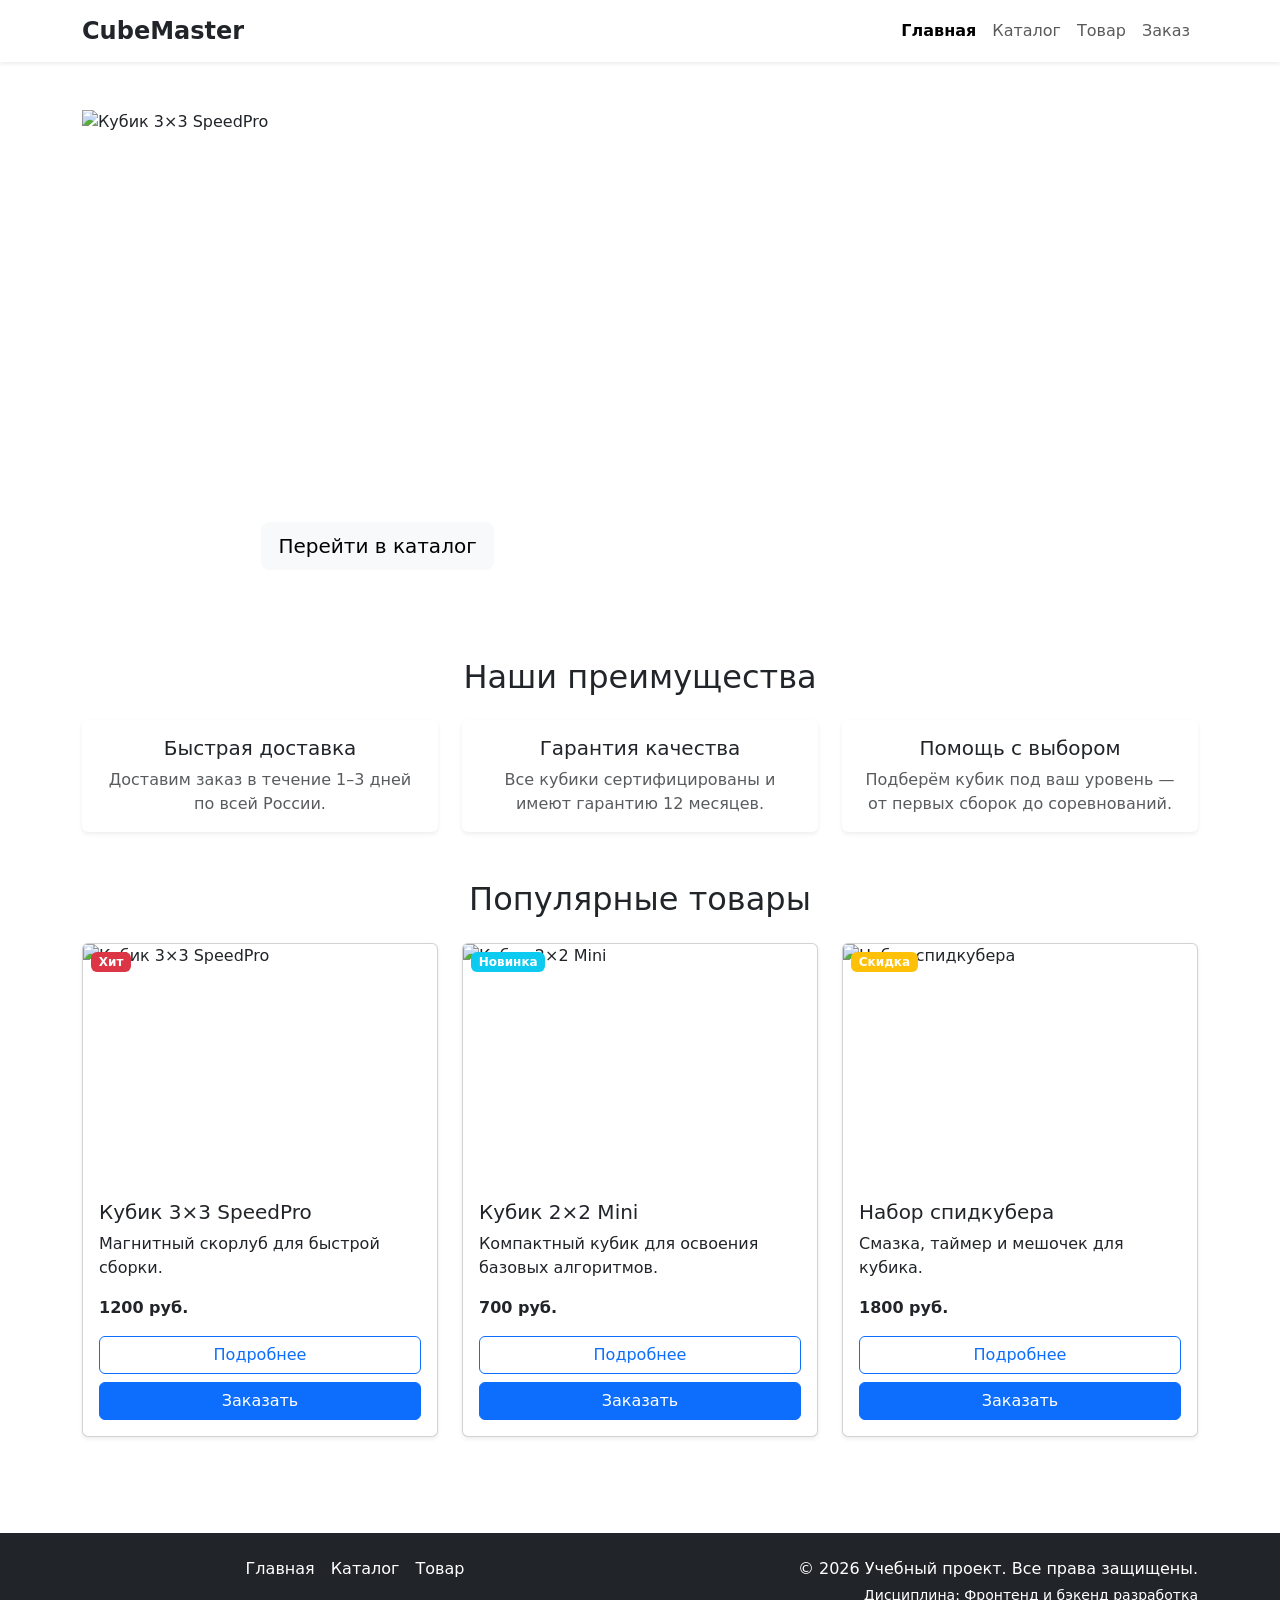
==== commit 2145b513: "Initial commit" ====
--- a/index.html
+++ b/index.html
@@ -3,190 +3,216 @@
 <head>
   <meta charset="UTF-8">
   <meta name="viewport" content="width=device-width, initial-scale=1.0">
-  <meta name="description" content="Кубики Рубика, спидкубины и аксессуары. Учебный интернет-магазин на HTML и CSS.">
+  <meta name="description" content="Кубики Рубика, спидкубины и аксессуары. Учебный интернет-магазин на Bootstrap.">
   <title>CubeMaster — магазин кубиков Рубика</title>
-  <link rel="stylesheet" href="css/style.css">
+  <link href="https://cdn.jsdelivr.net/npm/bootstrap@5.3.2/dist/css/bootstrap.min.css" rel="stylesheet">
+  <link rel="stylesheet" href="css/custom.css">
 </head>
 <body>
-  <header class="site-header">
-    <div class="site-header__inner">
-      <a class="site-header__logo" href="index.html">CubeMaster</a>
-      <nav class="site-nav" aria-label="Основная навигация">
-        <ul class="site-nav__list">
-          <li class="site-nav__item">
-            <a class="site-nav__link site-nav__link--active" href="index.html">Главная</a>
-          </li>
-          <li class="site-nav__item">
-            <a class="site-nav__link" href="catalog.html">Каталог</a>
-          </li>
-          <li class="site-nav__item">
-            <a class="site-nav__link" href="index.html#about">О нас</a>
-          </li>
-          <li class="site-nav__item">
-            <a class="site-nav__link" href="index.html#advantages">Преимущества</a>
-          </li>
-          <li class="site-nav__item">
-            <a class="site-nav__link" href="contacts.html">Контакты</a>
-          </li>
+  <!-- Навигация Bootstrap navbar -->
+  <nav class="navbar navbar-expand-lg navbar-light bg-white sticky-top shadow-sm">
+    <div class="container">
+      <a class="navbar-brand fw-bold fs-4 text-dark text-decoration-none" href="index.html">CubeMaster</a>
+      <button class="navbar-toggler" type="button" data-bs-toggle="collapse" data-bs-target="#mainNavbar" aria-controls="mainNavbar" aria-expanded="false" aria-label="Переключить навигацию">
+        <span class="navbar-toggler-icon"></span>
+      </button>
+      <div class="collapse navbar-collapse" id="mainNavbar">
+        <ul class="navbar-nav ms-auto mb-2 mb-lg-0">
+          <li class="nav-item"><a class="nav-link active" href="index.html">Главная</a></li>
+          <li class="nav-item"><a class="nav-link" href="catalog.html">Каталог</a></li>
+          <li class="nav-item"><a class="nav-link" href="product.html">Товар</a></li>
+          <li class="nav-item"><a class="nav-link" href="order.html">Заказ</a></li>
         </ul>
-      </nav>
+      </div>
     </div>
-  </header>
-
-  <main>
-    <section class="hero">
-      <div class="hero__inner">
-        <h1 class="hero__title">Добро пожаловать в CubeMaster</h1>
-        <p class="hero__subtitle">Кубики Рубика и аксессуары для спидкубинга — для новичков и профессионалов.</p>
-        <a class="button button--primary" href="catalog.html">Перейти в каталог</a>
+  </nav>
+
+  <main class="container py-5">
+    <!-- Карусель главной страницы (Bootstrap Carousel) -->
+    <section class="mb-5">
+      <div id="heroCarousel" class="carousel slide" data-bs-ride="carousel">
+        <div class="carousel-inner">
+          <div class="carousel-item active">
+            <img src="https://igrrai.ru/image/catalog/Golovolomki/Kubik-Rubika%203x3/GAN%20356%20RS/IMG_0007.jpg" class="d-block w-100" alt="Кубик 3×3 SpeedPro" style="height: 500px; object-fit: cover;">
+            <div class="carousel-caption d-none d-md-block text-start">
+              <div class="container">
+                <h1 class="display-5 fw-bold mb-3">Добро пожаловать в CubeMaster</h1>
+                <p class="lead mb-4">Кубики Рубика и аксессуары для спидкубинга — для новичков и профессионалов.</p>
+                <a class="btn btn-light btn-lg" href="catalog.html">Перейти в каталог</a>
+              </div>
+            </div>
+          </div>
+          <div class="carousel-item">
+            <img src="https://avatars.mds.yandex.net/get-mpic/5177817/img_id8714847814257320974.jpeg/orig" class="d-block w-100" alt="Кубик 2×2 Mini" style="height: 500px; object-fit: cover;">
+            <div class="carousel-caption d-none d-md-block text-start">
+              <div class="container">
+                <h5 class="fw-bold">Кубик 2×2 Mini</h5>
+                <p class="lead">Компактный кубик для освоения базовых алгоритмов — 700 руб.</p>
+                <a class="btn btn-primary" href="catalog.html">В каталог</a>
+              </div>
+            </div>
+          </div>
+          <div class="carousel-item">
+            <img src="https://avatars.mds.yandex.net/get-mpic/14832725/2a0000019704a5049ac4ca5ef61a9739e6ff/orig" class="d-block w-100" alt="Набор спидкубера" style="height: 500px; object-fit: cover;">
+            <div class="carousel-caption d-none d-md-block text-start">
+              <div class="container">
+                <h5 class="fw-bold">Набор спидкубера</h5>
+                <p class="lead">Смазка, таймер и мешочек для кубика — 1800 руб.</p>
+                <a class="btn btn-primary" href="catalog.html">В каталог</a>
+              </div>
+            </div>
+          </div>
+        </div>
+        <button class="carousel-control-prev" type="button" data-bs-target="#heroCarousel" data-bs-slide="prev">
+          <span class="carousel-control-prev-icon" aria-hidden="true"></span>
+          <span class="visually-hidden">Предыдущий</span>
+        </button>
+        <button class="carousel-control-next" type="button" data-bs-target="#heroCarousel" data-bs-slide="next">
+          <span class="carousel-control-next-icon" aria-hidden="true"></span>
+          <span class="visually-hidden">Следующий</span>
+        </button>
       </div>
     </section>
 
-    <section class="section" id="catalog">
-      <div class="section__inner">
-        <h2 class="section__title">Популярные товары</h2>
-        <div class="products-grid">
-          <article class="product-card">
-            <div class="product-card__media">
-              <img class="product-card__img" src="https://igrrai.ru/image/catalog/Golovolomki/Kubik-Rubika%203x3/GAN%20356%20RS/IMG_0007.jpg" alt="Кубик 3×3 SpeedPro" width="400" height="300">
-              <span class="product-card__badge product-card__badge--hit">Хит</span>
-            </div>
-            <h3 class="product-card__title">Кубик 3×3 SpeedPro</h3>
-            <p class="product-card__description">Магнитный скорлуб для быстрой сборки.</p>
-            <p class="product-card__price">Цена: 1200 руб.</p>
-            <div class="product-card__actions">
-              <a class="button button--secondary" href="product.html?id=3x3">Подробнее</a>
-              <button class="button button--primary product-card__button" type="button" data-product="Кубик 3×3 SpeedPro">Заказать</button>
-            </div>
-          </article>
-
-          <article class="product-card">
-            <div class="product-card__media">
-              <img class="product-card__img" src="https://avatars.mds.yandex.net/get-mpic/5177817/img_id8714847814257320974.jpeg/orig" alt="Кубик 2×2 Mini" width="400" height="300">
-            </div>
-            <h3 class="product-card__title">Кубик 2×2 Mini</h3>
-            <p class="product-card__description">Компактный кубик для освоения базовых алгоритмов.</p>
-            <p class="product-card__price">Цена: 700 руб.</p>
-            <div class="product-card__actions">
-              <a class="button button--secondary" href="product.html?id=2x2">Подробнее</a>
-              <button class="button button--primary product-card__button" type="button" data-product="Кубик 2×2 Mini">Заказать</button>
-            </div>
-          </article>
-
-          <article class="product-card product-card--discount">
-            <div class="product-card__media">
-              <img class="product-card__img" src="https://avatars.mds.yandex.net/get-mpic/10229228/2a00000196cb249d3e2cf73827dd2a086e5d/orig" alt="Кубик 4×4 Master" width="400" height="300">
-              <span class="product-card__badge">−15%</span>
-            </div>
-            <h3 class="product-card__title">Кубик 4×4 Master</h3>
-            <p class="product-card__description">Следующий уровень после освоения 3×3.</p>
-            <p class="product-card__price">Цена: 2100 руб.</p>
-            <div class="product-card__actions">
-              <a class="button button--secondary" href="product.html?id=4x4">Подробнее</a>
-              <button class="button button--primary product-card__button" type="button" data-product="Кубик 4×4 Master">Заказать</button>
-            </div>
-          </article>
-        </div>
-        <p class="section__more">
-          <a class="button button--secondary" href="catalog.html">Смотреть весь каталог</a>
-        </p>
+    <section class="mb-5">
+      <h2 class="text-center mb-4">Наши преимущества</h2>
+      <div class="row g-4">
+        <div class="col-12 col-md-4">
+          <div class="card h-100 shadow-sm border-0">
+            <div class="card-body text-center">
+              <h5 class="card-title">Быстрая доставка</h5>
+              <p class="card-text text-muted">Доставим заказ в течение 1–3 дней по всей России.</p>
+            </div>
+          </div>
+        </div>
+        <div class="col-12 col-md-4">
+          <div class="card h-100 shadow-sm border-0">
+            <div class="card-body text-center">
+              <h5 class="card-title">Гарантия качества</h5>
+              <p class="card-text text-muted">Все кубики сертифицированы и имеют гарантию 12 месяцев.</p>
+            </div>
+          </div>
+        </div>
+        <div class="col-12 col-md-4">
+          <div class="card h-100 shadow-sm border-0">
+            <div class="card-body text-center">
+              <h5 class="card-title">Помощь с выбором</h5>
+              <p class="card-text text-muted">Подберём кубик под ваш уровень — от первых сборок до соревнований.</p>
+            </div>
+          </div>
+        </div>
       </div>
     </section>
-    <section class="section section--alt" id="advantages">
-      <div class="section__inner">
-        <h2 class="section__title">Наши преимущества</h2>
-        <ul class="advantages">
-          <li class="advantages__item">
-            <h3 class="advantages__title">Низкие цены</h3>
-            <p class="advantages__text">Регулярные скидки на кубики и аксессуары.</p>
-          </li>
-          <li class="advantages__item">
-            <h3 class="advantages__title">Быстрая доставка</h3>
-            <p class="advantages__text">Отправляем заказы в течение одного рабочего дня.</p>
-          </li>
-          <li class="advantages__item">
-            <h3 class="advantages__title">Гарантия качества</h3>
-            <p class="advantages__text">Только оригинальные кубики от проверенных брендов.</p>
-          </li>
-          <li class="advantages__item">
-            <h3 class="advantages__title">Помощь с выбором</h3>
-            <p class="advantages__text">Подберём кубик под ваш уровень — от первых сборок до соревнований.</p>
-          </li>
-        </ul>
-      </div>
-    </section>
-
-    <section class="section" id="about">
-      <div class="section__inner">
-        <h2 class="section__title">О нас</h2>
-        <div class="about-text">
-          <p>
-            CubeMaster — учебный проект интернет-магазина кубиков Рубика,
-            созданный в рамках дисциплины «Фронтенд и бэкенд разработка».
-            Мы помогаем новичкам сделать первый выбор, а спидкуберам —
-            найти кубик для тренировок и соревнований.
-          </p>
-          <p>
-            Честные цены, понятный каталог и быстрое оформление заказа —
-            всё, что нужно для покупки кубика.
-          </p>
+
+    <section>
+      <h2 class="text-center mb-4">Популярные товары</h2>
+      <div class="row g-4">
+        <div class="col-12 col-md-6 col-lg-4">
+          <div class="card h-100 shadow-sm position-relative">
+            <img src="https://igrrai.ru/image/catalog/Golovolomki/Kubik-Rubika%203x3/GAN%20356%20RS/IMG_0007.jpg" alt="Кубик 3×3 SpeedPro" class="card-img-top product-card-img">
+            <span class="badge bg-danger product-badge">Хит</span>
+            <div class="card-body d-flex flex-column">
+              <h5 class="card-title">Кубик 3×3 SpeedPro</h5>
+              <p class="card-text flex-grow-1">Магнитный скорлуб для быстрой сборки.</p>
+              <p class="fw-bold mb-3">1200 руб.</p>
+              <div class="d-grid gap-2">
+                <a class="btn btn-outline-primary" href="product.html">Подробнее</a>
+                <button class="btn btn-primary" type="button" data-bs-toggle="modal" data-bs-target="#orderModal">Заказать</button>
+              </div>
+            </div>
+          </div>
+        </div>
+        <div class="col-12 col-md-6 col-lg-4">
+          <div class="card h-100 shadow-sm position-relative">
+            <img src="https://avatars.mds.yandex.net/get-mpic/5177817/img_id8714847814257320974.jpeg/orig" alt="Кубик 2×2 Mini" class="card-img-top product-card-img">
+            <span class="badge bg-info product-badge">Новинка</span>
+            <div class="card-body d-flex flex-column">
+              <h5 class="card-title">Кубик 2×2 Mini</h5>
+              <p class="card-text flex-grow-1">Компактный кубик для освоения базовых алгоритмов.</p>
+              <p class="fw-bold mb-3">700 руб.</p>
+              <div class="d-grid gap-2">
+                <a class="btn btn-outline-primary" href="product.html">Подробнее</a>
+                <button class="btn btn-primary" type="button" data-bs-toggle="modal" data-bs-target="#orderModal">Заказать</button>
+              </div>
+            </div>
+          </div>
+        </div>
+        <div class="col-12 col-md-6 col-lg-4">
+          <div class="card h-100 shadow-sm position-relative">
+            <img src="https://avatars.mds.yandex.net/get-mpic/14832725/2a0000019704a5049ac4ca5ef61a9739e6ff/orig" alt="Набор спидкубера" class="card-img-top product-card-img">
+            <span class="badge bg-warning product-badge">Скидка</span>
+            <div class="card-body d-flex flex-column">
+              <h5 class="card-title">Набор спидкубера</h5>
+              <p class="card-text flex-grow-1">Смазка, таймер и мешочек для кубика.</p>
+              <p class="fw-bold mb-3">1800 руб.</p>
+              <div class="d-grid gap-2">
+                <a class="btn btn-outline-primary" href="product.html">Подробнее</a>
+                <button class="btn btn-primary" type="button" data-bs-toggle="modal" data-bs-target="#orderModal">Заказать</button>
+              </div>
+            </div>
+          </div>
         </div>
       </div>
     </section>
   </main>
 
-  <footer class="site-footer">
-    <div class="site-footer__inner">
-      <nav class="site-footer__nav" aria-label="Служебная навигация">
-        <a class="site-footer__link" href="#about">О нас</a>
-        <a class="site-footer__link" href="#catalog">Каталог товаров</a>
-        <a class="site-footer__link" href="#advantages">Преимущества</a>
-        <a class="site-footer__link" href="contacts.html#contacts">Контакты</a>
-      </nav>
-      <p class="site-footer__text">&copy; 2026 Учебный проект. Все права защищены.</p>
-      <p class="site-footer__text">Дисциплина: Фронтенд и бэкенд разработка</p>
+  <footer class="bg-dark text-white py-4 mt-5">
+    <div class="container">
+      <div class="row">
+        <div class="col-12 col-md-6">
+          <nav class="d-flex flex-wrap justify-content-center gap-3">
+            <a class="text-white text-decoration-none" href="index.html">Главная</a>
+            <a class="text-white text-decoration-none" href="catalog.html">Каталог</a>
+            <a class="text-white text-decoration-none" href="product.html">Товар</a>
+          </nav>
+        </div>
+        <div class="col-12 col-md-6 text-end">
+          <p class="mb-1">&copy; 2026 Учебный проект. Все права защищены.</p>
+          <p class="mb-0 small">Дисциплина: Фронтенд и бэкенд разработка</p>
+        </div>
+      </div>
     </div>
   </footer>
 
-  <dialog class="order-dialog" id="order-dialog" aria-labelledby="order-dialog-title">
-    <form class="order-dialog__form" id="order-form" method="dialog">
-      <h2 class="order-dialog__title" id="order-dialog-title">Быстрый заказ</h2>
-      <p class="order-dialog__product">Товар: <span id="order-product">—</span></p>
-
-      <label class="form-field">
-        <span class="form-field__label">Имя</span>
-        <input class="form-field__input" id="order-name" name="name" type="text" placeholder="Иван Иванов" required>
-      </label>
-
-      <label class="form-field">
-        <span class="form-field__label">E-mail</span>
-        <input class="form-field__input" id="order-email" name="email" type="email" placeholder="example@mail.ru" required>
-      </label>
-
-      <label class="form-field">
-        <span class="form-field__label">Телефон</span>
-        <input class="form-field__input" id="order-phone" name="phone" type="tel" placeholder="+7 (999) 123-45-67" required>
-      </label>
-
-      <label class="form-field">
-        <span class="form-field__label">Комментарий</span>
-        <textarea class="form-field__textarea" id="order-comment" name="comment" rows="3" placeholder="Например: модель, цвет, способ доставки"></textarea>
-      </label>
-
-      <label class="form-checkbox">
-        <input class="form-checkbox__input" id="order-agree" name="agree" type="checkbox" required>
-        <span>Согласен на обработку персональных данных</span>
-      </label>
-
-      <input type="hidden" id="order-product-input" name="product" value="">
-
-      <div class="order-dialog__actions">
-        <button class="button button--primary" type="submit" value="order">Отправить</button>
-        <button class="button button--secondary" id="close-order-dialog" type="button">Отмена</button>
-      </div>
-    </form>
-  </dialog>
-
-  <script src="js/main.js"></script>
+  <div class="modal fade" id="orderModal" tabindex="-1" aria-labelledby="orderModalLabel" aria-hidden="true">
+    <div class="modal-dialog">
+      <div class="modal-content">
+        <div class="modal-header">
+          <h5 class="modal-title fw-bold" id="orderModalLabel">Быстрый заказ</h5>
+          <button type="button" class="btn-close" data-bs-dismiss="modal" aria-label="Закрыть"></button>
+        </div>
+        <div class="modal-body">
+          <form id="quick-order-form">
+            <p class="small text-muted mb-3">Товар: <span id="modal-product">—</span></p>
+            <div class="mb-3">
+              <label class="form-label">Имя</label>
+              <input type="text" class="form-control" placeholder="Иван Иванов" required>
+            </div>
+            <div class="mb-3">
+              <label class="form-label">E-mail</label>
+              <input type="email" class="form-control" placeholder="example@mail.ru" required>
+            </div>
+            <div class="mb-3">
+              <label class="form-label">Телефон</label>
+              <div class="input-group has-validation">
+                <span class="input-group-text">+7</span>
+                <input type="tel" class="form-control" placeholder="(999) 123-45-67" required>
+              </div>
+            </div>
+            <div class="mb-3 form-check">
+              <input type="checkbox" class="form-check-input" id="agreeTerms" required>
+              <label class="form-check-label" for="agreeTerms">Согласен на обработку персональных данных</label>
+            </div>
+          </form>
+        </div>
+        <div class="modal-footer">
+          <button type="button" class="btn btn-secondary" data-bs-dismiss="modal">Отмена</button>
+          <button type="button" class="btn btn-primary" form="quick-order-form">Отправить заявку</button>
+        </div>
+      </div>
+    </div>
+  </div>
+
+  <script src="https://cdn.jsdelivr.net/npm/bootstrap@5.3.2/dist/js/bootstrap.bundle.min.js"></script>
 </body>
 </html>
--- a/css/custom.css
+++ b/css/custom.css
@@ -0,0 +1,48 @@
+body {
+  min-height: 100vh;
+  display: flex;
+  flex-direction: column;
+}
+
+main {
+  flex: 1;
+}
+
+.placeholder-box {
+  min-height: 240px;
+  background-color: #e9ecef;
+  border: 1px dashed #adb5bd;
+  border-radius: 0.5rem;
+  display: flex;
+  align-items: center;
+  justify-content: center;
+  color: #6c757d;
+  font-size: 0.9rem;
+}
+
+/* Активная ссылка навигации — подсветка */
+.nav-link.active {
+  font-weight: 600;
+}
+
+/* Карточки товаров — единый стиль */
+.product-card-img {
+  object-fit: cover;
+  width: 100%;
+  height: 240px;
+}
+
+/* Бейджи на карточках */
+.product-badge {
+  position: absolute;
+  top: 0.5rem;
+  left: 0.5rem;
+  z-index: 3;
+}
+
+
+
+/* Футер */
+footer {
+  margin-top: auto;
+}
